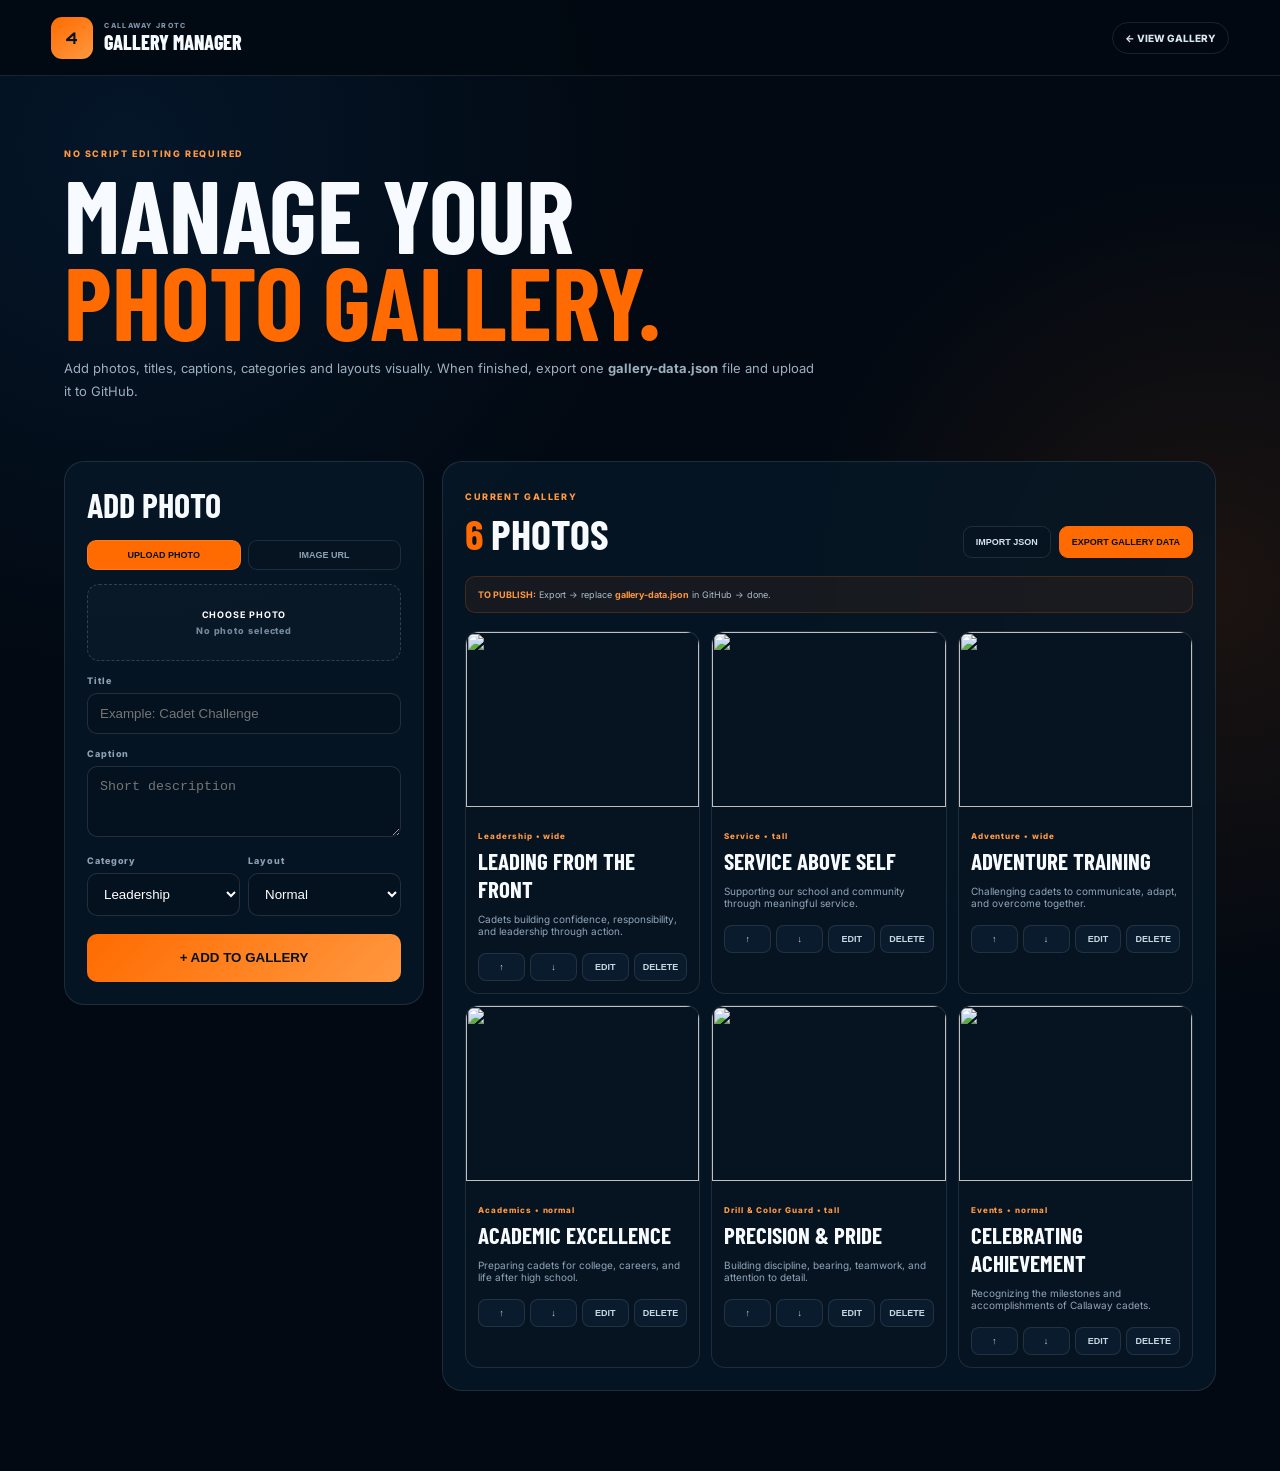
==== admin.html @ 76d107f7 "Add files via upload" ====
<!DOCTYPE html><html><head><meta charset="UTF-8"><meta name="viewport" content="width=device-width,initial-scale=1"><title>Callaway JROTC | Manage Photos</title><link href="https://fonts.googleapis.com/css2?family=Barlow+Condensed:wght@700;800;900&family=Inter:wght@400;600;700;800&family=Orbitron:wght@700;800&display=swap" rel="stylesheet"><link rel="stylesheet" href="admin.css"></head><body><header><div class="brand"><b>4</b><span><small>CALLAWAY JROTC</small>GALLERY MANAGER</span></div><a href="index.html">← VIEW GALLERY</a></header><main><section class="intro"><small>NO SCRIPT EDITING REQUIRED</small><h1>MANAGE YOUR<em>PHOTO GALLERY.</em></h1><p>Add photos, titles, captions, categories and layouts visually. When finished, export one <b>gallery-data.json</b> file and upload it to GitHub.</p></section><section class="workspace"><aside><h2>ADD PHOTO</h2><div class="tabs"><button class="tab active" data-tab="local">UPLOAD PHOTO</button><button class="tab" data-tab="url">IMAGE URL</button></div><div id="localTab"><label class="upload"><input type="file" id="fileInput" accept="image/*"><b>CHOOSE PHOTO</b><span id="filename">No photo selected</span></label></div><div id="urlTab" hidden><label>Image URL</label><input id="urlInput" placeholder="https://..."></div><label>Title</label><input id="titleInput" placeholder="Example: Cadet Challenge"><label>Caption</label><textarea id="captionInput" rows="3" placeholder="Short description"></textarea><div class="two"><div><label>Category</label><select id="categoryInput"><option value="leadership">Leadership</option><option value="service">Service</option><option value="drill">Drill & Color Guard</option><option value="adventure">Adventure</option><option value="academics">Academics</option><option value="events">Events</option></select></div><div><label>Layout</label><select id="layoutInput"><option value="normal">Normal</option><option value="wide">Wide</option><option value="tall">Tall</option></select></div></div><button id="addBtn" class="add">+ ADD TO GALLERY</button></aside><section class="manager"><div class="manager-head"><div><small>CURRENT GALLERY</small><h2><span id="count">0</span> PHOTOS</h2></div><div><button id="importBtn">IMPORT JSON</button><input id="importInput" type="file" accept=".json" hidden><button id="exportBtn" class="export">EXPORT GALLERY DATA</button></div></div><div class="help"><b>TO PUBLISH:</b> Export → replace <b>gallery-data.json</b> in GitHub → done.</div><div id="cards" class="cards"></div></section></section></main><div id="toast" class="toast"></div><script src="admin.js"></script></body></html>
---- admin.css ----
:root{--o:#ff6b00;--o2:#ff9840;--bg:#020912;--line:rgba(255,255,255,.1);--muted:#91a4b7}*{box-sizing:border-box}body{margin:0;background:radial-gradient(circle at 10% 10%,#1775d11f,transparent 30%),radial-gradient(circle at 95% 40%,#ff6b001a,transparent 28%),#020912;color:#f7fbff;font-family:Inter,Arial}header{height:76px;padding:0 4vw;display:flex;align-items:center;justify-content:space-between;border-bottom:1px solid var(--line);background:#020912e8;position:sticky;top:0;z-index:10}.brand{display:flex;align-items:center;gap:11px}.brand>b{width:42px;height:42px;border-radius:11px;display:grid;place-items:center;background:linear-gradient(145deg,var(--o),var(--o2));font-family:Orbitron;color:#07131f}.brand span{font-family:Barlow Condensed;font-size:20px;font-weight:800}.brand small{display:block;font-family:Inter;font-size:7px;letter-spacing:.2em;color:#7d92a7}header a{color:#d8e4ee;text-decoration:none;font-size:10px;font-weight:800;padding:9px 12px;border:1px solid var(--line);border-radius:999px}.intro{max-width:1500px;margin:auto;padding:65px 5vw 30px}.intro>small,.manager-head small{color:var(--o2);font-size:9px;font-weight:800;letter-spacing:.18em}.intro h1{font-family:Barlow Condensed;font-size:clamp(62px,8vw,104px);line-height:.85;margin:9px 0;text-transform:uppercase}.intro h1 em{display:block;font-style:normal;color:var(--o)}.intro p{max-width:760px;color:#9dafbf;font-size:13px;line-height:1.75}.workspace{max-width:1500px;margin:auto;padding:15px 5vw 80px;display:grid;grid-template-columns:360px 1fr;gap:18px}aside,.manager{background:#071827cc;border:1px solid var(--line);border-radius:20px;padding:22px}aside{height:max-content;position:sticky;top:95px}h2{font-family:Barlow Condensed;font-size:34px;margin:0 0 15px;text-transform:uppercase}label{display:block;font-size:9px;font-weight:800;letter-spacing:.1em;color:#8ea1b4;margin:14px 0 7px}input,textarea,select{width:100%;padding:12px;border-radius:10px;border:1px solid #ffffff1f;background:#04111e;color:#fff;outline:none}input:focus,textarea:focus,select:focus{border-color:var(--o)}.tabs{display:flex;gap:7px}.tab{flex:1;padding:9px;border-radius:9px;border:1px solid var(--line);background:#061422;color:#8ea2b5;font-size:9px;font-weight:800}.tab.active{background:var(--o);color:#07111e}.upload{padding:24px;text-align:center;border:1px dashed #ffffff2b;border-radius:12px;background:#ffffff05;cursor:pointer}.upload input{display:none}.upload b{display:block;color:white}.upload span{display:block;color:#75899d;font-size:9px;margin-top:5px}.two{display:grid;grid-template-columns:1fr 1fr;gap:8px}.add{width:100%;height:48px;margin-top:18px;border:0;border-radius:10px;background:linear-gradient(135deg,var(--o),var(--o2));font-weight:900;color:#07111e;cursor:pointer}.manager-head{display:flex;align-items:end;justify-content:space-between;gap:20px}.manager-head h2{font-size:42px;margin:4px 0 0}.manager-head h2 span{color:var(--o)}.manager-head>div:last-child{display:flex;gap:8px}.manager-head button{padding:10px 12px;border-radius:9px;border:1px solid var(--line);background:#061422;color:#d6e2ed;font-size:9px;font-weight:900}.manager-head .export{background:var(--o);color:#07111e;border-color:var(--o)}.help{margin:18px 0;padding:12px;border:1px solid #ff6b0030;background:#ff6b0012;border-radius:10px;color:#aebdcc;font-size:9px}.help>b{color:var(--o2)}.cards{display:grid;grid-template-columns:repeat(3,1fr);gap:11px}.photo{overflow:hidden;border:1px solid var(--line);border-radius:14px;background:#061422}.photo img{width:100%;height:175px;object-fit:cover}.photo div{padding:12px}.photo small{color:var(--o2);font-size:8px;font-weight:800;letter-spacing:.12em}.photo h3{font-family:Barlow Condensed;font-size:23px;margin:4px 0;text-transform:uppercase}.photo p{font-size:10px;color:#91a5b7;height:30px;overflow:hidden}.buttons{display:flex;gap:5px}.buttons button{flex:1;padding:8px;border-radius:8px;border:1px solid var(--line);background:#091b2c;color:#c8d7e4;font-size:9px;font-weight:800}.empty{grid-column:1/-1;text-align:center;padding:55px;border:1px dashed var(--line);border-radius:14px;color:#73889c}.toast{position:fixed;right:20px;bottom:20px;padding:12px 16px;background:#0b2136;border:1px solid var(--line);border-radius:10px;opacity:0;transform:translateY(12px);transition:.2s}.toast.show{opacity:1;transform:none}@media(max-width:1000px){.workspace{grid-template-columns:1fr}aside{position:static}.cards{grid-template-columns:repeat(2,1fr)}}@media(max-width:650px){.intro{padding:45px 16px 20px}.workspace{padding:10px 15px 60px}.manager-head{align-items:start;flex-direction:column}.manager-head>div:last-child{width:100%}.manager-head button{flex:1}.cards{grid-template-columns:1fr}.two{grid-template-columns:1fr}}
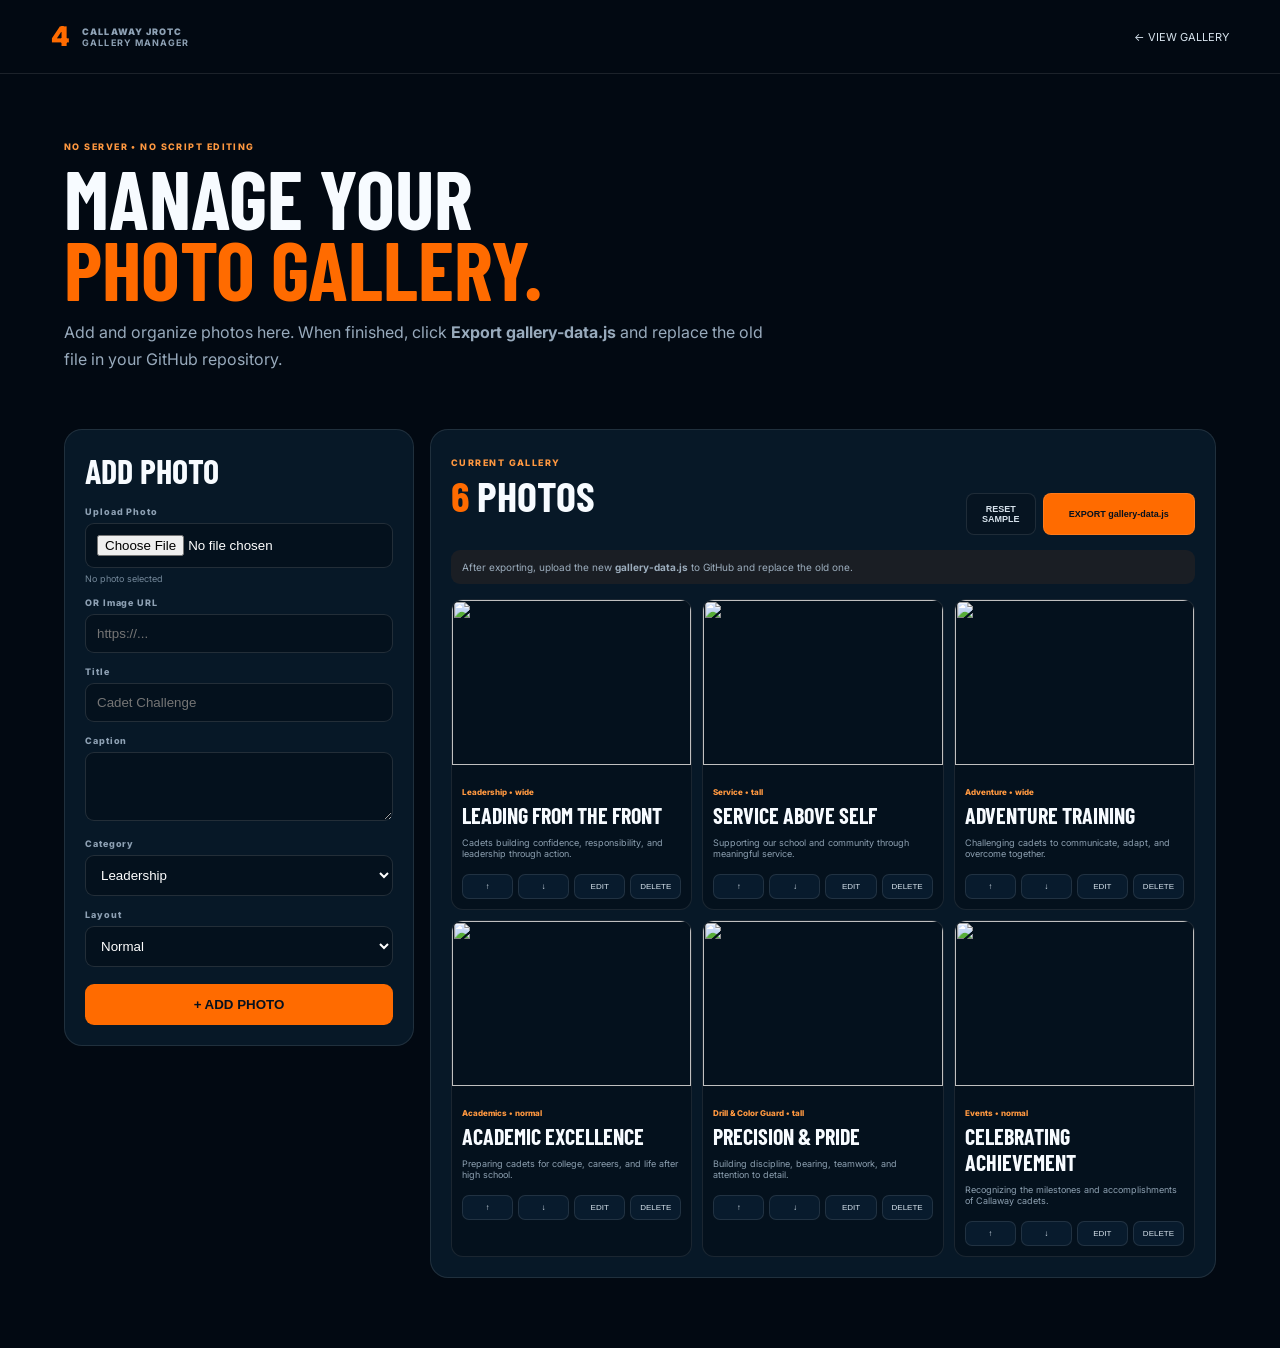
==== commit 71979900: "Add files via upload" ====
--- a/admin.html
+++ b/admin.html
@@ -1 +1,15 @@
-<!DOCTYPE html><html><head><meta charset="UTF-8"><meta name="viewport" content="width=device-width,initial-scale=1"><title>Callaway JROTC | Manage Photos</title><link href="https://fonts.googleapis.com/css2?family=Barlow+Condensed:wght@700;800;900&family=Inter:wght@400;600;700;800&family=Orbitron:wght@700;800&display=swap" rel="stylesheet"><link rel="stylesheet" href="admin.css"></head><body><header><div class="brand"><b>4</b><span><small>CALLAWAY JROTC</small>GALLERY MANAGER</span></div><a href="index.html">← VIEW GALLERY</a></header><main><section class="intro"><small>NO SCRIPT EDITING REQUIRED</small><h1>MANAGE YOUR<em>PHOTO GALLERY.</em></h1><p>Add photos, titles, captions, categories and layouts visually. When finished, export one <b>gallery-data.json</b> file and upload it to GitHub.</p></section><section class="workspace"><aside><h2>ADD PHOTO</h2><div class="tabs"><button class="tab active" data-tab="local">UPLOAD PHOTO</button><button class="tab" data-tab="url">IMAGE URL</button></div><div id="localTab"><label class="upload"><input type="file" id="fileInput" accept="image/*"><b>CHOOSE PHOTO</b><span id="filename">No photo selected</span></label></div><div id="urlTab" hidden><label>Image URL</label><input id="urlInput" placeholder="https://..."></div><label>Title</label><input id="titleInput" placeholder="Example: Cadet Challenge"><label>Caption</label><textarea id="captionInput" rows="3" placeholder="Short description"></textarea><div class="two"><div><label>Category</label><select id="categoryInput"><option value="leadership">Leadership</option><option value="service">Service</option><option value="drill">Drill & Color Guard</option><option value="adventure">Adventure</option><option value="academics">Academics</option><option value="events">Events</option></select></div><div><label>Layout</label><select id="layoutInput"><option value="normal">Normal</option><option value="wide">Wide</option><option value="tall">Tall</option></select></div></div><button id="addBtn" class="add">+ ADD TO GALLERY</button></aside><section class="manager"><div class="manager-head"><div><small>CURRENT GALLERY</small><h2><span id="count">0</span> PHOTOS</h2></div><div><button id="importBtn">IMPORT JSON</button><input id="importInput" type="file" accept=".json" hidden><button id="exportBtn" class="export">EXPORT GALLERY DATA</button></div></div><div class="help"><b>TO PUBLISH:</b> Export → replace <b>gallery-data.json</b> in GitHub → done.</div><div id="cards" class="cards"></div></section></section></main><div id="toast" class="toast"></div><script src="admin.js"></script></body></html>
+<!DOCTYPE html><html lang="en"><head><meta charset="UTF-8"><meta name="viewport" content="width=device-width,initial-scale=1"><title>Callaway JROTC Gallery Manager</title><link href="https://fonts.googleapis.com/css2?family=Barlow+Condensed:wght@700;800;900&family=Inter:wght@400;600;700;800&display=swap" rel="stylesheet"><link rel="stylesheet" href="admin.css"></head>
+<body><header><div class="brand">4 <span>CALLAWAY JROTC<br><b>GALLERY MANAGER</b></span></div><a href="index.html">← VIEW GALLERY</a></header>
+<main><section class="intro"><span>NO SERVER • NO SCRIPT EDITING</span><h1>Manage Your<br><em>Photo Gallery.</em></h1><p>Add and organize photos here. When finished, click <b>Export gallery-data.js</b> and replace the old file in your GitHub repository.</p></section>
+<section class="workspace"><aside>
+<h2>Add Photo</h2><label>Upload Photo</label><input type="file" id="fileInput" accept="image/*"><div id="fileName" class="small">No photo selected</div>
+<label>OR Image URL</label><input id="urlInput" placeholder="https://...">
+<label>Title</label><input id="titleInput" placeholder="Cadet Challenge">
+<label>Caption</label><textarea id="captionInput" rows="3"></textarea>
+<label>Category</label><select id="categoryInput"><option value="leadership">Leadership</option><option value="service">Service</option><option value="drill">Drill & Color Guard</option><option value="adventure">Adventure</option><option value="academics">Academics</option><option value="events">Events</option></select>
+<label>Layout</label><select id="layoutInput"><option value="normal">Normal</option><option value="wide">Wide</option><option value="tall">Tall</option></select>
+<button id="addBtn" class="add">+ ADD PHOTO</button>
+</aside>
+<section class="manager"><div class="manager-head"><div><span>CURRENT GALLERY</span><h2><b id="count">0</b> Photos</h2></div><div class="actions"><button id="resetBtn">RESET SAMPLE</button><button id="exportBtn" class="export">EXPORT gallery-data.js</button></div></div><div class="help">After exporting, upload the new <b>gallery-data.js</b> to GitHub and replace the old one.</div><div id="cards" class="cards"></div></section>
+</section></main><div id="toast" class="toast"></div>
+<script src="gallery-data.js"></script><script src="admin.js"></script></body></html>
--- a/admin.css
+++ b/admin.css
@@ -1 +1 @@
-:root{--o:#ff6b00;--o2:#ff9840;--bg:#020912;--line:rgba(255,255,255,.1);--muted:#91a4b7}*{box-sizing:border-box}body{margin:0;background:radial-gradient(circle at 10% 10%,#1775d11f,transparent 30%),radial-gradient(circle at 95% 40%,#ff6b001a,transparent 28%),#020912;color:#f7fbff;font-family:Inter,Arial}header{height:76px;padding:0 4vw;display:flex;align-items:center;justify-content:space-between;border-bottom:1px solid var(--line);background:#020912e8;position:sticky;top:0;z-index:10}.brand{display:flex;align-items:center;gap:11px}.brand>b{width:42px;height:42px;border-radius:11px;display:grid;place-items:center;background:linear-gradient(145deg,var(--o),var(--o2));font-family:Orbitron;color:#07131f}.brand span{font-family:Barlow Condensed;font-size:20px;font-weight:800}.brand small{display:block;font-family:Inter;font-size:7px;letter-spacing:.2em;color:#7d92a7}header a{color:#d8e4ee;text-decoration:none;font-size:10px;font-weight:800;padding:9px 12px;border:1px solid var(--line);border-radius:999px}.intro{max-width:1500px;margin:auto;padding:65px 5vw 30px}.intro>small,.manager-head small{color:var(--o2);font-size:9px;font-weight:800;letter-spacing:.18em}.intro h1{font-family:Barlow Condensed;font-size:clamp(62px,8vw,104px);line-height:.85;margin:9px 0;text-transform:uppercase}.intro h1 em{display:block;font-style:normal;color:var(--o)}.intro p{max-width:760px;color:#9dafbf;font-size:13px;line-height:1.75}.workspace{max-width:1500px;margin:auto;padding:15px 5vw 80px;display:grid;grid-template-columns:360px 1fr;gap:18px}aside,.manager{background:#071827cc;border:1px solid var(--line);border-radius:20px;padding:22px}aside{height:max-content;position:sticky;top:95px}h2{font-family:Barlow Condensed;font-size:34px;margin:0 0 15px;text-transform:uppercase}label{display:block;font-size:9px;font-weight:800;letter-spacing:.1em;color:#8ea1b4;margin:14px 0 7px}input,textarea,select{width:100%;padding:12px;border-radius:10px;border:1px solid #ffffff1f;background:#04111e;color:#fff;outline:none}input:focus,textarea:focus,select:focus{border-color:var(--o)}.tabs{display:flex;gap:7px}.tab{flex:1;padding:9px;border-radius:9px;border:1px solid var(--line);background:#061422;color:#8ea2b5;font-size:9px;font-weight:800}.tab.active{background:var(--o);color:#07111e}.upload{padding:24px;text-align:center;border:1px dashed #ffffff2b;border-radius:12px;background:#ffffff05;cursor:pointer}.upload input{display:none}.upload b{display:block;color:white}.upload span{display:block;color:#75899d;font-size:9px;margin-top:5px}.two{display:grid;grid-template-columns:1fr 1fr;gap:8px}.add{width:100%;height:48px;margin-top:18px;border:0;border-radius:10px;background:linear-gradient(135deg,var(--o),var(--o2));font-weight:900;color:#07111e;cursor:pointer}.manager-head{display:flex;align-items:end;justify-content:space-between;gap:20px}.manager-head h2{font-size:42px;margin:4px 0 0}.manager-head h2 span{color:var(--o)}.manager-head>div:last-child{display:flex;gap:8px}.manager-head button{padding:10px 12px;border-radius:9px;border:1px solid var(--line);background:#061422;color:#d6e2ed;font-size:9px;font-weight:900}.manager-head .export{background:var(--o);color:#07111e;border-color:var(--o)}.help{margin:18px 0;padding:12px;border:1px solid #ff6b0030;background:#ff6b0012;border-radius:10px;color:#aebdcc;font-size:9px}.help>b{color:var(--o2)}.cards{display:grid;grid-template-columns:repeat(3,1fr);gap:11px}.photo{overflow:hidden;border:1px solid var(--line);border-radius:14px;background:#061422}.photo img{width:100%;height:175px;object-fit:cover}.photo div{padding:12px}.photo small{color:var(--o2);font-size:8px;font-weight:800;letter-spacing:.12em}.photo h3{font-family:Barlow Condensed;font-size:23px;margin:4px 0;text-transform:uppercase}.photo p{font-size:10px;color:#91a5b7;height:30px;overflow:hidden}.buttons{display:flex;gap:5px}.buttons button{flex:1;padding:8px;border-radius:8px;border:1px solid var(--line);background:#091b2c;color:#c8d7e4;font-size:9px;font-weight:800}.empty{grid-column:1/-1;text-align:center;padding:55px;border:1px dashed var(--line);border-radius:14px;color:#73889c}.toast{position:fixed;right:20px;bottom:20px;padding:12px 16px;background:#0b2136;border:1px solid var(--line);border-radius:10px;opacity:0;transform:translateY(12px);transition:.2s}.toast.show{opacity:1;transform:none}@media(max-width:1000px){.workspace{grid-template-columns:1fr}aside{position:static}.cards{grid-template-columns:repeat(2,1fr)}}@media(max-width:650px){.intro{padding:45px 16px 20px}.workspace{padding:10px 15px 60px}.manager-head{align-items:start;flex-direction:column}.manager-head>div:last-child{width:100%}.manager-head button{flex:1}.cards{grid-template-columns:1fr}.two{grid-template-columns:1fr}}
+*{box-sizing:border-box}body{margin:0;background:#020912;color:#f7fbff;font-family:Inter,Arial,sans-serif}header{height:74px;padding:0 4vw;display:flex;align-items:center;justify-content:space-between;border-bottom:1px solid rgba(255,255,255,.1)}header a{color:#d7e3ed;text-decoration:none;font-size:11px}.brand{font-size:27px;font-weight:900;color:#ff6b00;display:flex;gap:12px;align-items:center}.brand span{font-size:9px;letter-spacing:.12em;color:#8da0b3}.intro{padding:60px 5vw 30px;max-width:1450px;margin:auto}.intro>span,.manager-head span{color:#ff9840;font-size:9px;font-weight:800;letter-spacing:.16em}.intro h1{font-family:Barlow Condensed;font-size:82px;line-height:.86;text-transform:uppercase;margin:8px 0}.intro h1 em{font-style:normal;color:#ff6b00}.intro p{max-width:720px;color:#98aabc;line-height:1.7}.workspace{max-width:1450px;margin:auto;padding:10px 5vw 70px;display:grid;grid-template-columns:350px 1fr;gap:16px}aside,.manager{border:1px solid rgba(255,255,255,.1);border-radius:18px;background:#071827;padding:20px}aside{height:max-content}h2{font-family:Barlow Condensed;font-size:34px;text-transform:uppercase;margin:0 0 15px}label{display:block;font-size:9px;font-weight:800;letter-spacing:.1em;color:#8ea1b4;margin:13px 0 6px}input,textarea,select{width:100%;padding:11px;border:1px solid rgba(255,255,255,.12);border-radius:9px;background:#04111d;color:#fff}.small{font-size:9px;color:#74889a;margin-top:5px}.add,.export{width:100%;margin-top:17px;padding:13px;border:0;border-radius:9px;background:#ff6b00;color:#06111e;font-weight:900;cursor:pointer}.manager-head{display:flex;justify-content:space-between;align-items:end;gap:18px}.manager-head h2{font-size:42px}.manager-head h2 b{color:#ff6b00}.actions{display:flex;gap:7px}.actions button{padding:10px 12px;border-radius:8px;border:1px solid rgba(255,255,255,.1);background:#061421;color:#d6e2ec;font-size:9px;font-weight:800}.actions .export{margin:0;background:#ff6b00;color:#06111e}.help{margin:15px 0;padding:11px;border-radius:9px;background:rgba(255,107,0,.08);color:#9cadbd;font-size:10px}.cards{display:grid;grid-template-columns:repeat(3,1fr);gap:10px}.card{background:#04111d;border:1px solid rgba(255,255,255,.09);border-radius:12px;overflow:hidden}.card img{width:100%;height:165px;object-fit:cover}.body{padding:10px}.body span{font-size:8px;color:#ff9840;font-weight:800}.body h3{font-family:Barlow Condensed;font-size:22px;text-transform:uppercase;margin:3px 0}.body p{font-size:9px;color:#8da0b1;height:28px;overflow:hidden}.buttons{display:flex;gap:5px}.buttons button{flex:1;padding:7px;border:1px solid rgba(255,255,255,.1);border-radius:7px;background:#081b2d;color:#d6e2ec;font-size:8px}.toast{position:fixed;right:20px;bottom:20px;background:#0a2034;padding:12px 15px;border-radius:9px;opacity:0;transition:.2s}.toast.show{opacity:1}@media(max-width:950px){.workspace{grid-template-columns:1fr}.cards{grid-template-columns:repeat(2,1fr)}}@media(max-width:600px){.intro h1{font-size:60px}.workspace{padding:10px 15px}.cards{grid-template-columns:1fr}.manager-head{flex-direction:column;align-items:start}.actions{width:100%}.actions button{flex:1}}
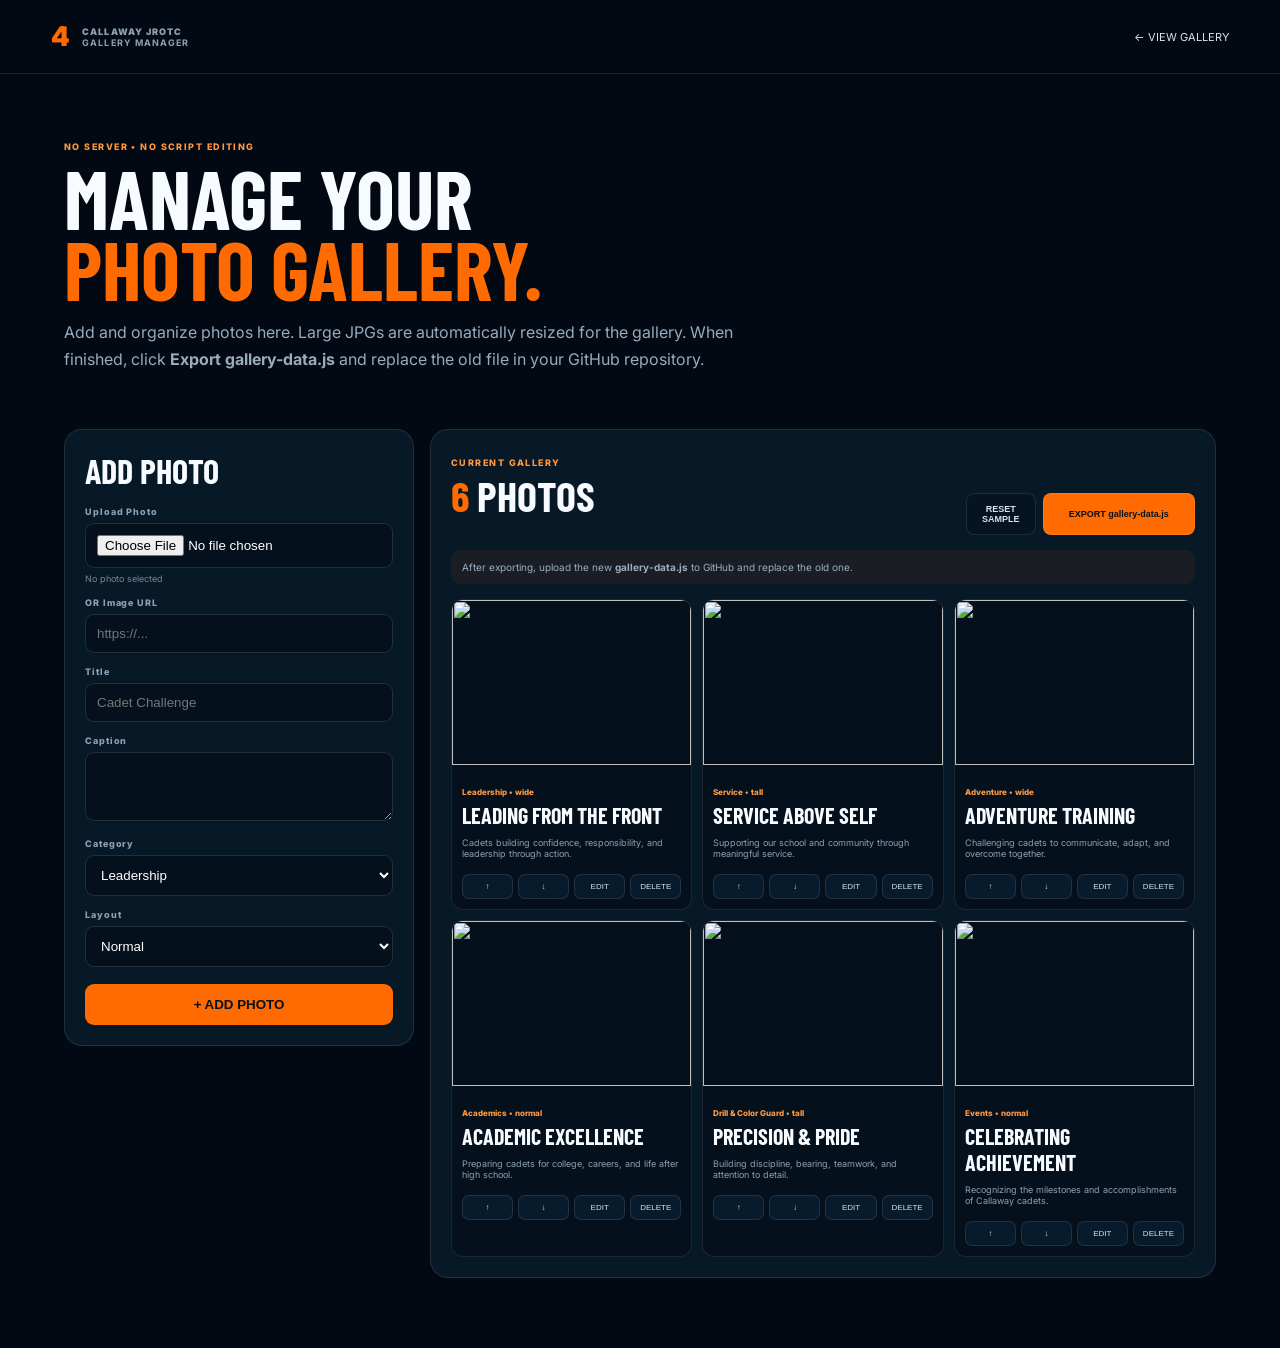
==== commit 47de2c1d: "Add files via upload" ====
--- a/admin.html
+++ b/admin.html
@@ -1,8 +1,8 @@
 <!DOCTYPE html><html lang="en"><head><meta charset="UTF-8"><meta name="viewport" content="width=device-width,initial-scale=1"><title>Callaway JROTC Gallery Manager</title><link href="https://fonts.googleapis.com/css2?family=Barlow+Condensed:wght@700;800;900&family=Inter:wght@400;600;700;800&display=swap" rel="stylesheet"><link rel="stylesheet" href="admin.css"></head>
 <body><header><div class="brand">4 <span>CALLAWAY JROTC<br><b>GALLERY MANAGER</b></span></div><a href="index.html">← VIEW GALLERY</a></header>
-<main><section class="intro"><span>NO SERVER • NO SCRIPT EDITING</span><h1>Manage Your<br><em>Photo Gallery.</em></h1><p>Add and organize photos here. When finished, click <b>Export gallery-data.js</b> and replace the old file in your GitHub repository.</p></section>
+<main><section class="intro"><span>NO SERVER • NO SCRIPT EDITING</span><h1>Manage Your<br><em>Photo Gallery.</em></h1><p>Add and organize photos here. Large JPGs are automatically resized for the gallery. When finished, click <b>Export gallery-data.js</b> and replace the old file in your GitHub repository.</p></section>
 <section class="workspace"><aside>
-<h2>Add Photo</h2><label>Upload Photo</label><input type="file" id="fileInput" accept="image/*"><div id="fileName" class="small">No photo selected</div>
+<h2>Add Photo</h2><label>Upload Photo</label><input type="file" id="fileInput" accept="image/*"><div id="fileName" class="small">No photo selected</div><img id="photoPreview" hidden style="width:100%;max-height:180px;object-fit:cover;border-radius:10px;margin-top:9px;border:1px solid rgba(255,255,255,.10)">
 <label>OR Image URL</label><input id="urlInput" placeholder="https://...">
 <label>Title</label><input id="titleInput" placeholder="Cadet Challenge">
 <label>Caption</label><textarea id="captionInput" rows="3"></textarea>
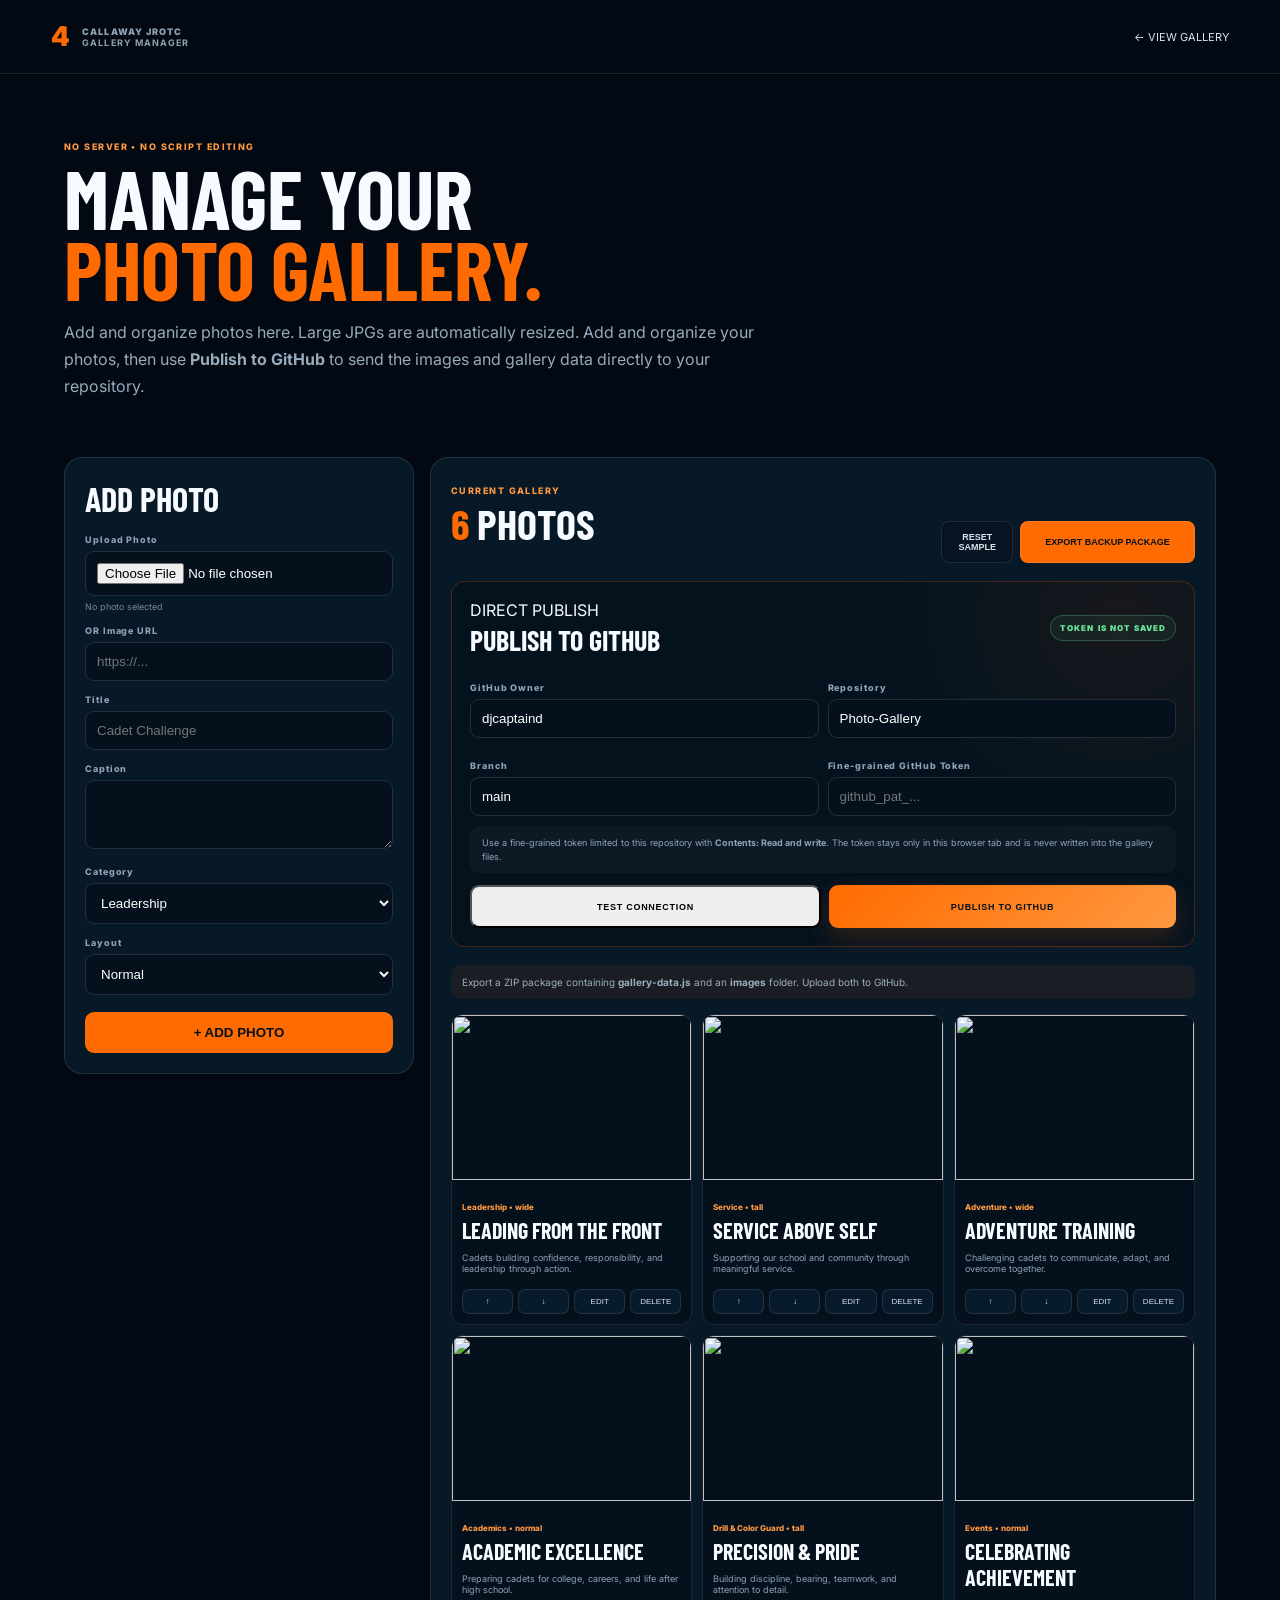
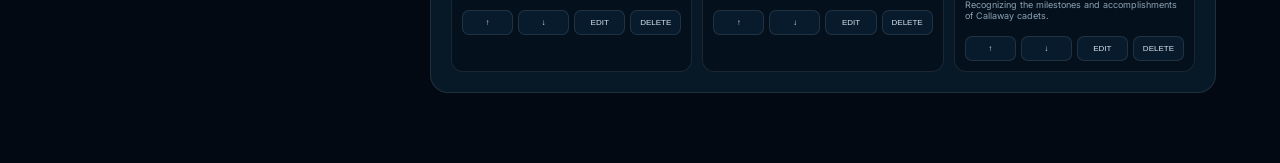
==== commit 612d5dd9: "Add files via upload" ====
--- a/admin.html
+++ b/admin.html
@@ -1,6 +1,6 @@
 <!DOCTYPE html><html lang="en"><head><meta charset="UTF-8"><meta name="viewport" content="width=device-width,initial-scale=1"><title>Callaway JROTC Gallery Manager</title><link href="https://fonts.googleapis.com/css2?family=Barlow+Condensed:wght@700;800;900&family=Inter:wght@400;600;700;800&display=swap" rel="stylesheet"><link rel="stylesheet" href="admin.css"></head>
 <body><header><div class="brand">4 <span>CALLAWAY JROTC<br><b>GALLERY MANAGER</b></span></div><a href="index.html">← VIEW GALLERY</a></header>
-<main><section class="intro"><span>NO SERVER • NO SCRIPT EDITING</span><h1>Manage Your<br><em>Photo Gallery.</em></h1><p>Add and organize photos here. Large JPGs are automatically resized for the gallery. When finished, click <b>Export gallery-data.js</b> and replace the old file in your GitHub repository.</p></section>
+<main><section class="intro"><span>NO SERVER • NO SCRIPT EDITING</span><h1>Manage Your<br><em>Photo Gallery.</em></h1><p>Add and organize photos here. Large JPGs are automatically resized. Add and organize your photos, then use <b>Publish to GitHub</b> to send the images and gallery data directly to your repository.</p></section>
 <section class="workspace"><aside>
 <h2>Add Photo</h2><label>Upload Photo</label><input type="file" id="fileInput" accept="image/*"><div id="fileName" class="small">No photo selected</div><img id="photoPreview" hidden style="width:100%;max-height:180px;object-fit:cover;border-radius:10px;margin-top:9px;border:1px solid rgba(255,255,255,.10)">
 <label>OR Image URL</label><input id="urlInput" placeholder="https://...">
@@ -10,6 +10,51 @@
 <label>Layout</label><select id="layoutInput"><option value="normal">Normal</option><option value="wide">Wide</option><option value="tall">Tall</option></select>
 <button id="addBtn" class="add">+ ADD PHOTO</button>
 </aside>
-<section class="manager"><div class="manager-head"><div><span>CURRENT GALLERY</span><h2><b id="count">0</b> Photos</h2></div><div class="actions"><button id="resetBtn">RESET SAMPLE</button><button id="exportBtn" class="export">EXPORT gallery-data.js</button></div></div><div class="help">After exporting, upload the new <b>gallery-data.js</b> to GitHub and replace the old one.</div><div id="cards" class="cards"></div></section>
+<section class="manager"><div class="manager-head"><div><span>CURRENT GALLERY</span><h2><b id="count">0</b> Photos</h2></div><div class="actions"><button id="resetBtn">RESET SAMPLE</button><button id="exportBtn" class="export">EXPORT BACKUP PACKAGE</button></div></div>
+<div class="github-publish">
+  <div class="publish-head">
+    <div>
+      <span class="eyebrow">DIRECT PUBLISH</span>
+      <h3>Publish To GitHub</h3>
+    </div>
+    <div class="secure-note">TOKEN IS NOT SAVED</div>
+  </div>
+
+  <div class="publish-grid">
+    <div>
+      <label>GitHub Owner</label>
+      <input id="ghOwner" value="djcaptaind" autocomplete="off">
+    </div>
+    <div>
+      <label>Repository</label>
+      <input id="ghRepo" value="Photo-Gallery" autocomplete="off">
+    </div>
+    <div>
+      <label>Branch</label>
+      <input id="ghBranch" value="main" autocomplete="off">
+    </div>
+    <div>
+      <label>Fine-grained GitHub Token</label>
+      <input id="ghToken" type="password" placeholder="github_pat_..." autocomplete="new-password">
+    </div>
+  </div>
+
+  <div class="publish-explain">
+    Use a fine-grained token limited to this repository with <b>Contents: Read and write</b>. 
+    The token stays only in this browser tab and is never written into the gallery files.
+  </div>
+
+  <div class="publish-actions">
+    <button id="testGitHubBtn" class="secondary">TEST CONNECTION</button>
+    <button id="publishGitHubBtn" class="publish-btn">PUBLISH TO GITHUB</button>
+  </div>
+
+  <div id="publishProgress" class="publish-progress" hidden>
+    <div class="progress-top"><span id="progressText">Preparing…</span><b id="progressPct">0%</b></div>
+    <div class="progress-track"><div id="progressBar"></div></div>
+  </div>
+</div>
+
+<div class="help">Export a ZIP package containing <b>gallery-data.js</b> and an <b>images</b> folder. Upload both to GitHub.</div><div id="cards" class="cards"></div></section>
 </section></main><div id="toast" class="toast"></div>
-<script src="gallery-data.js"></script><script src="admin.js"></script></body></html>+<script src="gallery-data.js"></script><script src="zip-writer.js"></script><script src="admin.js"></script></body></html>
--- a/admin.css
+++ b/admin.css
@@ -1 +1,24 @@
-*{box-sizing:border-box}body{margin:0;background:#020912;color:#f7fbff;font-family:Inter,Arial,sans-serif}header{height:74px;padding:0 4vw;display:flex;align-items:center;justify-content:space-between;border-bottom:1px solid rgba(255,255,255,.1)}header a{color:#d7e3ed;text-decoration:none;font-size:11px}.brand{font-size:27px;font-weight:900;color:#ff6b00;display:flex;gap:12px;align-items:center}.brand span{font-size:9px;letter-spacing:.12em;color:#8da0b3}.intro{padding:60px 5vw 30px;max-width:1450px;margin:auto}.intro>span,.manager-head span{color:#ff9840;font-size:9px;font-weight:800;letter-spacing:.16em}.intro h1{font-family:Barlow Condensed;font-size:82px;line-height:.86;text-transform:uppercase;margin:8px 0}.intro h1 em{font-style:normal;color:#ff6b00}.intro p{max-width:720px;color:#98aabc;line-height:1.7}.workspace{max-width:1450px;margin:auto;padding:10px 5vw 70px;display:grid;grid-template-columns:350px 1fr;gap:16px}aside,.manager{border:1px solid rgba(255,255,255,.1);border-radius:18px;background:#071827;padding:20px}aside{height:max-content}h2{font-family:Barlow Condensed;font-size:34px;text-transform:uppercase;margin:0 0 15px}label{display:block;font-size:9px;font-weight:800;letter-spacing:.1em;color:#8ea1b4;margin:13px 0 6px}input,textarea,select{width:100%;padding:11px;border:1px solid rgba(255,255,255,.12);border-radius:9px;background:#04111d;color:#fff}.small{font-size:9px;color:#74889a;margin-top:5px}.add,.export{width:100%;margin-top:17px;padding:13px;border:0;border-radius:9px;background:#ff6b00;color:#06111e;font-weight:900;cursor:pointer}.manager-head{display:flex;justify-content:space-between;align-items:end;gap:18px}.manager-head h2{font-size:42px}.manager-head h2 b{color:#ff6b00}.actions{display:flex;gap:7px}.actions button{padding:10px 12px;border-radius:8px;border:1px solid rgba(255,255,255,.1);background:#061421;color:#d6e2ec;font-size:9px;font-weight:800}.actions .export{margin:0;background:#ff6b00;color:#06111e}.help{margin:15px 0;padding:11px;border-radius:9px;background:rgba(255,107,0,.08);color:#9cadbd;font-size:10px}.cards{display:grid;grid-template-columns:repeat(3,1fr);gap:10px}.card{background:#04111d;border:1px solid rgba(255,255,255,.09);border-radius:12px;overflow:hidden}.card img{width:100%;height:165px;object-fit:cover}.body{padding:10px}.body span{font-size:8px;color:#ff9840;font-weight:800}.body h3{font-family:Barlow Condensed;font-size:22px;text-transform:uppercase;margin:3px 0}.body p{font-size:9px;color:#8da0b1;height:28px;overflow:hidden}.buttons{display:flex;gap:5px}.buttons button{flex:1;padding:7px;border:1px solid rgba(255,255,255,.1);border-radius:7px;background:#081b2d;color:#d6e2ec;font-size:8px}.toast{position:fixed;right:20px;bottom:20px;background:#0a2034;padding:12px 15px;border-radius:9px;opacity:0;transition:.2s}.toast.show{opacity:1}@media(max-width:950px){.workspace{grid-template-columns:1fr}.cards{grid-template-columns:repeat(2,1fr)}}@media(max-width:600px){.intro h1{font-size:60px}.workspace{padding:10px 15px}.cards{grid-template-columns:1fr}.manager-head{flex-direction:column;align-items:start}.actions{width:100%}.actions button{flex:1}}+*{box-sizing:border-box}body{margin:0;background:#020912;color:#f7fbff;font-family:Inter,Arial,sans-serif}header{height:74px;padding:0 4vw;display:flex;align-items:center;justify-content:space-between;border-bottom:1px solid rgba(255,255,255,.1)}header a{color:#d7e3ed;text-decoration:none;font-size:11px}.brand{font-size:27px;font-weight:900;color:#ff6b00;display:flex;gap:12px;align-items:center}.brand span{font-size:9px;letter-spacing:.12em;color:#8da0b3}.intro{padding:60px 5vw 30px;max-width:1450px;margin:auto}.intro>span,.manager-head span{color:#ff9840;font-size:9px;font-weight:800;letter-spacing:.16em}.intro h1{font-family:Barlow Condensed;font-size:82px;line-height:.86;text-transform:uppercase;margin:8px 0}.intro h1 em{font-style:normal;color:#ff6b00}.intro p{max-width:720px;color:#98aabc;line-height:1.7}.workspace{max-width:1450px;margin:auto;padding:10px 5vw 70px;display:grid;grid-template-columns:350px 1fr;gap:16px}aside,.manager{border:1px solid rgba(255,255,255,.1);border-radius:18px;background:#071827;padding:20px}aside{height:max-content}h2{font-family:Barlow Condensed;font-size:34px;text-transform:uppercase;margin:0 0 15px}label{display:block;font-size:9px;font-weight:800;letter-spacing:.1em;color:#8ea1b4;margin:13px 0 6px}input,textarea,select{width:100%;padding:11px;border:1px solid rgba(255,255,255,.12);border-radius:9px;background:#04111d;color:#fff}.small{font-size:9px;color:#74889a;margin-top:5px}.add,.export{width:100%;margin-top:17px;padding:13px;border:0;border-radius:9px;background:#ff6b00;color:#06111e;font-weight:900;cursor:pointer}.manager-head{display:flex;justify-content:space-between;align-items:end;gap:18px}.manager-head h2{font-size:42px}.manager-head h2 b{color:#ff6b00}.actions{display:flex;gap:7px}.actions button{padding:10px 12px;border-radius:8px;border:1px solid rgba(255,255,255,.1);background:#061421;color:#d6e2ec;font-size:9px;font-weight:800}.actions .export{margin:0;background:#ff6b00;color:#06111e}.help{margin:15px 0;padding:11px;border-radius:9px;background:rgba(255,107,0,.08);color:#9cadbd;font-size:10px}.cards{display:grid;grid-template-columns:repeat(3,1fr);gap:10px}.card{background:#04111d;border:1px solid rgba(255,255,255,.09);border-radius:12px;overflow:hidden}.card img{width:100%;height:165px;object-fit:cover}.body{padding:10px}.body span{font-size:8px;color:#ff9840;font-weight:800}.body h3{font-family:Barlow Condensed;font-size:22px;text-transform:uppercase;margin:3px 0}.body p{font-size:9px;color:#8da0b1;height:28px;overflow:hidden}.buttons{display:flex;gap:5px}.buttons button{flex:1;padding:7px;border:1px solid rgba(255,255,255,.1);border-radius:7px;background:#081b2d;color:#d6e2ec;font-size:8px}.toast{position:fixed;right:20px;bottom:20px;background:#0a2034;padding:12px 15px;border-radius:9px;opacity:0;transition:.2s}.toast.show{opacity:1}@media(max-width:950px){.workspace{grid-template-columns:1fr}.cards{grid-template-columns:repeat(2,1fr)}}@media(max-width:600px){.intro h1{font-size:60px}.workspace{padding:10px 15px}.cards{grid-template-columns:1fr}.manager-head{flex-direction:column;align-items:start}.actions{width:100%}.actions button{flex:1}}
+.github-publish{
+  margin:18px 0;
+  padding:18px;
+  border:1px solid rgba(255,107,0,.24);
+  border-radius:14px;
+  background:
+    radial-gradient(circle at 90% 10%,rgba(255,107,0,.08),transparent 30%),
+    rgba(4,17,29,.78);
+}
+.publish-head{display:flex;justify-content:space-between;align-items:center;gap:15px;margin-bottom:12px}
+.publish-head h3{margin:3px 0 0;font-family:Barlow Condensed;font-size:28px;text-transform:uppercase}
+.secure-note{font-size:8px;font-weight:900;letter-spacing:.13em;color:#69e89c;border:1px solid rgba(105,232,156,.25);padding:7px 9px;border-radius:999px;background:rgba(105,232,156,.06)}
+.publish-grid{display:grid;grid-template-columns:1fr 1fr;gap:9px}
+.publish-explain{margin-top:10px;padding:10px 12px;border-radius:9px;background:rgba(255,255,255,.035);font-size:9px;line-height:1.55;color:#8fa4b7}
+.publish-actions{display:flex;gap:8px;margin-top:12px}
+.publish-actions button{flex:1;min-height:43px;border-radius:9px;font-size:9px;font-weight:900;letter-spacing:.08em;cursor:pointer}
+.publish-btn{border:0;background:linear-gradient(135deg,#ff6b00,#ff9840);color:#06111e;box-shadow:0 10px 26px rgba(255,107,0,.18)}
+.publish-btn:disabled,.secondary:disabled{opacity:.55;cursor:not-allowed}
+.publish-progress{margin-top:13px}
+.progress-top{display:flex;justify-content:space-between;font-size:9px;color:#9db0c2;margin-bottom:6px}
+.progress-track{height:8px;border-radius:999px;overflow:hidden;background:#020b13;border:1px solid rgba(255,255,255,.07)}
+#progressBar{height:100%;width:0;background:linear-gradient(90deg,#ff6b00,#ff9840);transition:width .25s ease}
+@media(max-width:650px){.publish-grid{grid-template-columns:1fr}.publish-actions{flex-direction:column}}
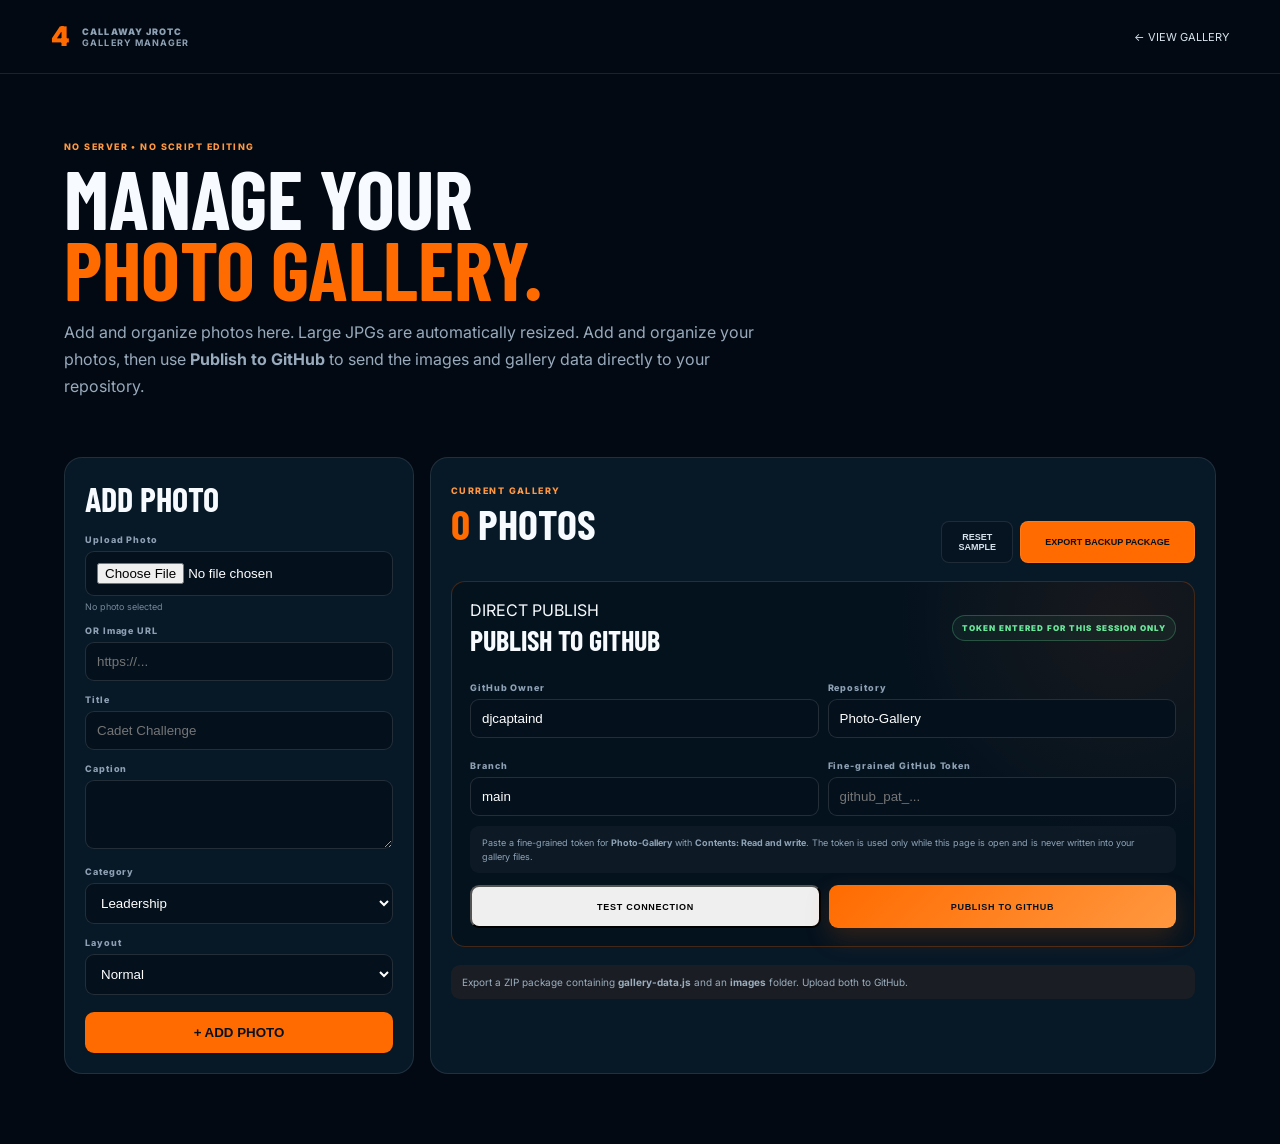
==== commit aff88c92: "Add files via upload" ====
--- a/admin.html
+++ b/admin.html
@@ -17,7 +17,7 @@
       <span class="eyebrow">DIRECT PUBLISH</span>
       <h3>Publish To GitHub</h3>
     </div>
-    <div class="secure-note">TOKEN IS NOT SAVED</div>
+    <div class="secure-note">TOKEN ENTERED FOR THIS SESSION ONLY</div>
   </div>
 
   <div class="publish-grid">
@@ -40,8 +40,7 @@
   </div>
 
   <div class="publish-explain">
-    Use a fine-grained token limited to this repository with <b>Contents: Read and write</b>. 
-    The token stays only in this browser tab and is never written into the gallery files.
+    Paste a fine-grained token for <b>Photo-Gallery</b> with <b>Contents: Read and write</b>. The token is used only while this page is open and is never written into your gallery files.
   </div>
 
   <div class="publish-actions">
@@ -53,6 +52,7 @@
     <div class="progress-top"><span id="progressText">Preparing…</span><b id="progressPct">0%</b></div>
     <div class="progress-track"><div id="progressBar"></div></div>
   </div>
+  <div id="githubStatus" class="github-status" hidden></div>
 </div>
 
 <div class="help">Export a ZIP package containing <b>gallery-data.js</b> and an <b>images</b> folder. Upload both to GitHub.</div><div id="cards" class="cards"></div></section>
--- a/admin.css
+++ b/admin.css
@@ -22,3 +22,23 @@
 .progress-track{height:8px;border-radius:999px;overflow:hidden;background:#020b13;border:1px solid rgba(255,255,255,.07)}
 #progressBar{height:100%;width:0;background:linear-gradient(90deg,#ff6b00,#ff9840);transition:width .25s ease}
 @media(max-width:650px){.publish-grid{grid-template-columns:1fr}.publish-actions{flex-direction:column}}
+
+.github-status{
+  margin-top:12px;
+  padding:12px 14px;
+  border-radius:10px;
+  font-size:10px;
+  line-height:1.55;
+  white-space:pre-wrap;
+  word-break:break-word;
+}
+.github-status.ok{
+  color:#b9ffd2;
+  background:rgba(77,224,132,.08);
+  border:1px solid rgba(77,224,132,.25);
+}
+.github-status.error{
+  color:#ffd4d8;
+  background:rgba(255,77,94,.08);
+  border:1px solid rgba(255,77,94,.28);
+}
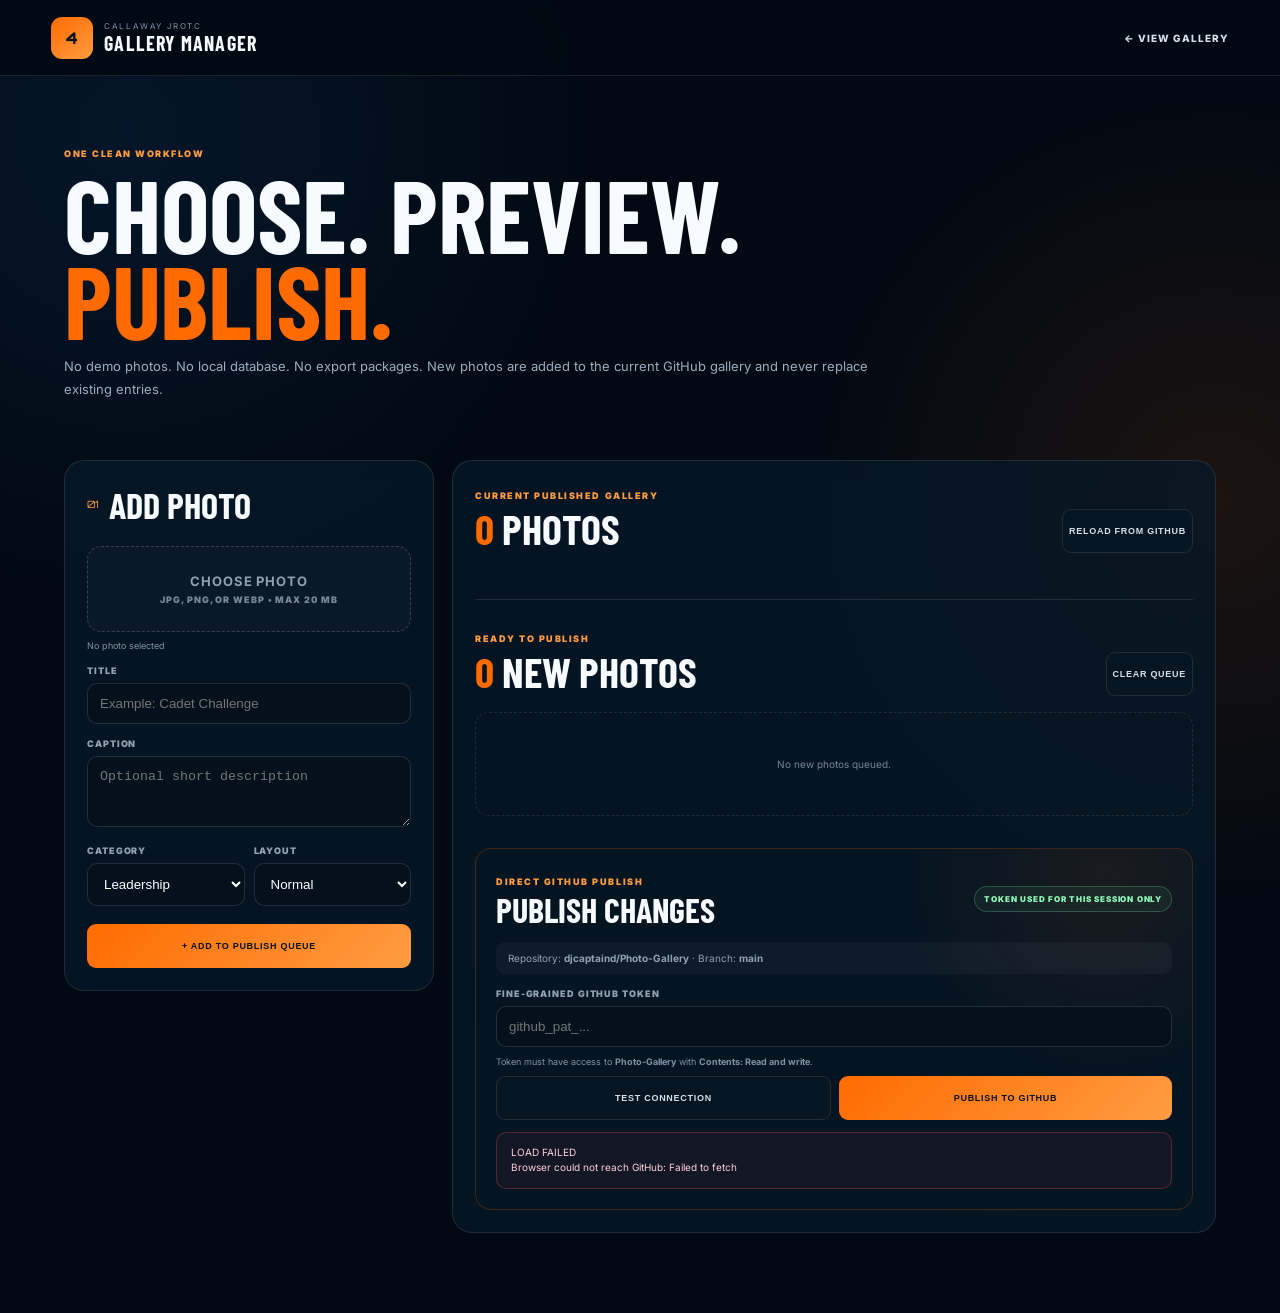
==== commit 73e4d485: "Add files via upload" ====
--- a/admin.html
+++ b/admin.html
@@ -1,60 +1,47 @@
-<!DOCTYPE html><html lang="en"><head><meta charset="UTF-8"><meta name="viewport" content="width=device-width,initial-scale=1"><title>Callaway JROTC Gallery Manager</title><link href="https://fonts.googleapis.com/css2?family=Barlow+Condensed:wght@700;800;900&family=Inter:wght@400;600;700;800&display=swap" rel="stylesheet"><link rel="stylesheet" href="admin.css"></head>
-<body><header><div class="brand">4 <span>CALLAWAY JROTC<br><b>GALLERY MANAGER</b></span></div><a href="index.html">← VIEW GALLERY</a></header>
-<main><section class="intro"><span>NO SERVER • NO SCRIPT EDITING</span><h1>Manage Your<br><em>Photo Gallery.</em></h1><p>Add and organize photos here. Large JPGs are automatically resized. Add and organize your photos, then use <b>Publish to GitHub</b> to send the images and gallery data directly to your repository.</p></section>
-<section class="workspace"><aside>
-<h2>Add Photo</h2><label>Upload Photo</label><input type="file" id="fileInput" accept="image/*"><div id="fileName" class="small">No photo selected</div><img id="photoPreview" hidden style="width:100%;max-height:180px;object-fit:cover;border-radius:10px;margin-top:9px;border:1px solid rgba(255,255,255,.10)">
-<label>OR Image URL</label><input id="urlInput" placeholder="https://...">
-<label>Title</label><input id="titleInput" placeholder="Cadet Challenge">
-<label>Caption</label><textarea id="captionInput" rows="3"></textarea>
-<label>Category</label><select id="categoryInput"><option value="leadership">Leadership</option><option value="service">Service</option><option value="drill">Drill & Color Guard</option><option value="adventure">Adventure</option><option value="academics">Academics</option><option value="events">Events</option></select>
-<label>Layout</label><select id="layoutInput"><option value="normal">Normal</option><option value="wide">Wide</option><option value="tall">Tall</option></select>
-<button id="addBtn" class="add">+ ADD PHOTO</button>
-</aside>
-<section class="manager"><div class="manager-head"><div><span>CURRENT GALLERY</span><h2><b id="count">0</b> Photos</h2></div><div class="actions"><button id="resetBtn">RESET SAMPLE</button><button id="exportBtn" class="export">EXPORT BACKUP PACKAGE</button></div></div>
-<div class="github-publish">
-  <div class="publish-head">
-    <div>
-      <span class="eyebrow">DIRECT PUBLISH</span>
-      <h3>Publish To GitHub</h3>
+<!DOCTYPE html>
+<html lang="en">
+<head>
+  <meta charset="UTF-8">
+  <meta name="viewport" content="width=device-width,initial-scale=1">
+  <title>Callaway JROTC Gallery Manager</title>
+  <link href="https://fonts.googleapis.com/css2?family=Barlow+Condensed:wght@700;800;900&family=Inter:wght@400;600;700;800&family=Orbitron:wght@600;700;800&display=swap" rel="stylesheet">
+  <link rel="stylesheet" href="admin.css">
+</head>
+<body>
+<header><div class="brand"><div class="badge">4</div><div><span>CALLAWAY JROTC</span><strong>GALLERY MANAGER</strong></div></div><a href="index.html">← VIEW GALLERY</a></header>
+<main>
+<section class="intro"><span>ONE CLEAN WORKFLOW</span><h1>Choose. Preview.<br><em>Publish.</em></h1><p>No demo photos. No local database. No export packages. New photos are added to the current GitHub gallery and never replace existing entries.</p></section>
+<section class="workspace">
+  <aside class="add-panel">
+    <div class="step"><span>01</span><h2>Add Photo</h2></div>
+    <label class="dropbox"><input id="fileInput" type="file" accept=".jpg,.jpeg,.png,.webp,image/jpeg,image/png,image/webp"><strong>CHOOSE PHOTO</strong><small>JPG, PNG, or WebP • max 20 MB</small></label>
+    <div id="fileStatus" class="file-status">No photo selected</div>
+    <img id="preview" class="preview" hidden alt="Selected photo preview">
+    <label>Title</label><input id="titleInput" placeholder="Example: Cadet Challenge">
+    <label>Caption</label><textarea id="captionInput" rows="3" placeholder="Optional short description"></textarea>
+    <div class="two"><div><label>Category</label><select id="categoryInput"><option value="leadership">Leadership</option><option value="service">Service</option><option value="drill">Drill & Color Guard</option><option value="adventure">Adventure</option><option value="academics">Academics</option><option value="events">Events</option></select></div><div><label>Layout</label><select id="layoutInput"><option value="normal">Normal</option><option value="wide">Wide</option><option value="tall">Tall</option></select></div></div>
+    <button id="queueBtn" class="orange-btn">+ ADD TO PUBLISH QUEUE</button>
+  </aside>
+
+  <section class="main-panel">
+    <div class="panel-head"><div><span class="micro">CURRENT PUBLISHED GALLERY</span><h2><b id="publishedCount">0</b> Photos</h2></div><button id="reloadBtn" class="dark-btn">RELOAD FROM GITHUB</button></div>
+    <div id="publishedGrid" class="cards"></div>
+
+    <div class="queue-section"><div class="panel-head"><div><span class="micro">READY TO PUBLISH</span><h2><b id="queueCount">0</b> New Photos</h2></div><button id="clearQueueBtn" class="dark-btn">CLEAR QUEUE</button></div><div id="queueGrid" class="cards"></div></div>
+
+    <div class="publish-box">
+      <div class="publish-title"><div><span class="micro">DIRECT GITHUB PUBLISH</span><h2>Publish Changes</h2></div><div class="session-pill">TOKEN USED FOR THIS SESSION ONLY</div></div>
+      <div class="repo-lock">Repository: <b>djcaptaind/Photo-Gallery</b> · Branch: <b>main</b></div>
+      <label>Fine-grained GitHub Token</label><input id="tokenInput" type="password" placeholder="github_pat_..." autocomplete="new-password">
+      <p class="token-help">Token must have access to <b>Photo-Gallery</b> with <b>Contents: Read and write</b>.</p>
+      <div class="publish-actions"><button id="testBtn" class="dark-btn">TEST CONNECTION</button><button id="publishBtn" class="orange-btn">PUBLISH TO GITHUB</button></div>
+      <div id="statusBox" class="status-box" hidden></div>
+      <div id="progressWrap" class="progress-wrap" hidden><div class="progress-top"><span id="progressText">Preparing…</span><b id="progressPct">0%</b></div><div class="progress-track"><div id="progressBar"></div></div></div>
     </div>
-    <div class="secure-note">TOKEN ENTERED FOR THIS SESSION ONLY</div>
-  </div>
-
-  <div class="publish-grid">
-    <div>
-      <label>GitHub Owner</label>
-      <input id="ghOwner" value="djcaptaind" autocomplete="off">
-    </div>
-    <div>
-      <label>Repository</label>
-      <input id="ghRepo" value="Photo-Gallery" autocomplete="off">
-    </div>
-    <div>
-      <label>Branch</label>
-      <input id="ghBranch" value="main" autocomplete="off">
-    </div>
-    <div>
-      <label>Fine-grained GitHub Token</label>
-      <input id="ghToken" type="password" placeholder="github_pat_..." autocomplete="new-password">
-    </div>
-  </div>
-
-  <div class="publish-explain">
-    Paste a fine-grained token for <b>Photo-Gallery</b> with <b>Contents: Read and write</b>. The token is used only while this page is open and is never written into your gallery files.
-  </div>
-
-  <div class="publish-actions">
-    <button id="testGitHubBtn" class="secondary">TEST CONNECTION</button>
-    <button id="publishGitHubBtn" class="publish-btn">PUBLISH TO GITHUB</button>
-  </div>
-
-  <div id="publishProgress" class="publish-progress" hidden>
-    <div class="progress-top"><span id="progressText">Preparing…</span><b id="progressPct">0%</b></div>
-    <div class="progress-track"><div id="progressBar"></div></div>
-  </div>
-  <div id="githubStatus" class="github-status" hidden></div>
-</div>
-
-<div class="help">Export a ZIP package containing <b>gallery-data.js</b> and an <b>images</b> folder. Upload both to GitHub.</div><div id="cards" class="cards"></div></section>
-</section></main><div id="toast" class="toast"></div>
-<script src="gallery-data.js"></script><script src="zip-writer.js"></script><script src="admin.js"></script></body></html>+  </section>
+</section>
+</main>
+<div id="toast" class="toast"></div>
+<script src="admin.js"></script>
+</body>
+</html>
--- a/admin.css
+++ b/admin.css
@@ -1,44 +1 @@
-*{box-sizing:border-box}body{margin:0;background:#020912;color:#f7fbff;font-family:Inter,Arial,sans-serif}header{height:74px;padding:0 4vw;display:flex;align-items:center;justify-content:space-between;border-bottom:1px solid rgba(255,255,255,.1)}header a{color:#d7e3ed;text-decoration:none;font-size:11px}.brand{font-size:27px;font-weight:900;color:#ff6b00;display:flex;gap:12px;align-items:center}.brand span{font-size:9px;letter-spacing:.12em;color:#8da0b3}.intro{padding:60px 5vw 30px;max-width:1450px;margin:auto}.intro>span,.manager-head span{color:#ff9840;font-size:9px;font-weight:800;letter-spacing:.16em}.intro h1{font-family:Barlow Condensed;font-size:82px;line-height:.86;text-transform:uppercase;margin:8px 0}.intro h1 em{font-style:normal;color:#ff6b00}.intro p{max-width:720px;color:#98aabc;line-height:1.7}.workspace{max-width:1450px;margin:auto;padding:10px 5vw 70px;display:grid;grid-template-columns:350px 1fr;gap:16px}aside,.manager{border:1px solid rgba(255,255,255,.1);border-radius:18px;background:#071827;padding:20px}aside{height:max-content}h2{font-family:Barlow Condensed;font-size:34px;text-transform:uppercase;margin:0 0 15px}label{display:block;font-size:9px;font-weight:800;letter-spacing:.1em;color:#8ea1b4;margin:13px 0 6px}input,textarea,select{width:100%;padding:11px;border:1px solid rgba(255,255,255,.12);border-radius:9px;background:#04111d;color:#fff}.small{font-size:9px;color:#74889a;margin-top:5px}.add,.export{width:100%;margin-top:17px;padding:13px;border:0;border-radius:9px;background:#ff6b00;color:#06111e;font-weight:900;cursor:pointer}.manager-head{display:flex;justify-content:space-between;align-items:end;gap:18px}.manager-head h2{font-size:42px}.manager-head h2 b{color:#ff6b00}.actions{display:flex;gap:7px}.actions button{padding:10px 12px;border-radius:8px;border:1px solid rgba(255,255,255,.1);background:#061421;color:#d6e2ec;font-size:9px;font-weight:800}.actions .export{margin:0;background:#ff6b00;color:#06111e}.help{margin:15px 0;padding:11px;border-radius:9px;background:rgba(255,107,0,.08);color:#9cadbd;font-size:10px}.cards{display:grid;grid-template-columns:repeat(3,1fr);gap:10px}.card{background:#04111d;border:1px solid rgba(255,255,255,.09);border-radius:12px;overflow:hidden}.card img{width:100%;height:165px;object-fit:cover}.body{padding:10px}.body span{font-size:8px;color:#ff9840;font-weight:800}.body h3{font-family:Barlow Condensed;font-size:22px;text-transform:uppercase;margin:3px 0}.body p{font-size:9px;color:#8da0b1;height:28px;overflow:hidden}.buttons{display:flex;gap:5px}.buttons button{flex:1;padding:7px;border:1px solid rgba(255,255,255,.1);border-radius:7px;background:#081b2d;color:#d6e2ec;font-size:8px}.toast{position:fixed;right:20px;bottom:20px;background:#0a2034;padding:12px 15px;border-radius:9px;opacity:0;transition:.2s}.toast.show{opacity:1}@media(max-width:950px){.workspace{grid-template-columns:1fr}.cards{grid-template-columns:repeat(2,1fr)}}@media(max-width:600px){.intro h1{font-size:60px}.workspace{padding:10px 15px}.cards{grid-template-columns:1fr}.manager-head{flex-direction:column;align-items:start}.actions{width:100%}.actions button{flex:1}}
-.github-publish{
-  margin:18px 0;
-  padding:18px;
-  border:1px solid rgba(255,107,0,.24);
-  border-radius:14px;
-  background:
-    radial-gradient(circle at 90% 10%,rgba(255,107,0,.08),transparent 30%),
-    rgba(4,17,29,.78);
-}
-.publish-head{display:flex;justify-content:space-between;align-items:center;gap:15px;margin-bottom:12px}
-.publish-head h3{margin:3px 0 0;font-family:Barlow Condensed;font-size:28px;text-transform:uppercase}
-.secure-note{font-size:8px;font-weight:900;letter-spacing:.13em;color:#69e89c;border:1px solid rgba(105,232,156,.25);padding:7px 9px;border-radius:999px;background:rgba(105,232,156,.06)}
-.publish-grid{display:grid;grid-template-columns:1fr 1fr;gap:9px}
-.publish-explain{margin-top:10px;padding:10px 12px;border-radius:9px;background:rgba(255,255,255,.035);font-size:9px;line-height:1.55;color:#8fa4b7}
-.publish-actions{display:flex;gap:8px;margin-top:12px}
-.publish-actions button{flex:1;min-height:43px;border-radius:9px;font-size:9px;font-weight:900;letter-spacing:.08em;cursor:pointer}
-.publish-btn{border:0;background:linear-gradient(135deg,#ff6b00,#ff9840);color:#06111e;box-shadow:0 10px 26px rgba(255,107,0,.18)}
-.publish-btn:disabled,.secondary:disabled{opacity:.55;cursor:not-allowed}
-.publish-progress{margin-top:13px}
-.progress-top{display:flex;justify-content:space-between;font-size:9px;color:#9db0c2;margin-bottom:6px}
-.progress-track{height:8px;border-radius:999px;overflow:hidden;background:#020b13;border:1px solid rgba(255,255,255,.07)}
-#progressBar{height:100%;width:0;background:linear-gradient(90deg,#ff6b00,#ff9840);transition:width .25s ease}
-@media(max-width:650px){.publish-grid{grid-template-columns:1fr}.publish-actions{flex-direction:column}}
-
-.github-status{
-  margin-top:12px;
-  padding:12px 14px;
-  border-radius:10px;
-  font-size:10px;
-  line-height:1.55;
-  white-space:pre-wrap;
-  word-break:break-word;
-}
-.github-status.ok{
-  color:#b9ffd2;
-  background:rgba(77,224,132,.08);
-  border:1px solid rgba(77,224,132,.25);
-}
-.github-status.error{
-  color:#ffd4d8;
-  background:rgba(255,77,94,.08);
-  border:1px solid rgba(255,77,94,.28);
-}
+:root{--orange:#ff6b00;--orange2:#ff9c42;--bg:#020912;--panel:#071827;--line:rgba(255,255,255,.1);--muted:#91a5b7;--green:#70f2a7}*{box-sizing:border-box}body{margin:0;background:radial-gradient(circle at 10% 10%,rgba(23,117,209,.12),transparent 28%),radial-gradient(circle at 95% 38%,rgba(255,107,0,.1),transparent 28%),#020912;color:#f7fbff;font-family:Inter,Arial,sans-serif}header{height:76px;padding:0 4vw;display:flex;align-items:center;justify-content:space-between;border-bottom:1px solid var(--line);background:rgba(2,9,18,.9);backdrop-filter:blur(12px);position:sticky;top:0;z-index:20}.brand{display:flex;align-items:center;gap:11px}.badge{width:42px;height:42px;border-radius:11px;display:grid;place-items:center;background:linear-gradient(145deg,var(--orange),var(--orange2));font-family:Orbitron;font-weight:800;color:#07111d}.brand span{display:block;font-size:8px;letter-spacing:.2em;color:#7e93a7}.brand strong{font-family:Barlow Condensed;font-size:20px;letter-spacing:.06em}header a{text-decoration:none;color:#d6e3ed;font-size:10px;font-weight:800;letter-spacing:.1em}.intro{padding:65px 5vw 28px;max-width:1500px;margin:auto}.intro>span,.micro{font-size:9px;font-weight:900;letter-spacing:.17em;color:var(--orange2)}.intro h1{font-family:Barlow Condensed;font-size:clamp(66px,8vw,108px);line-height:.84;text-transform:uppercase;margin:9px 0}.intro h1 em{font-style:normal;color:var(--orange)}.intro p{max-width:820px;color:#9badbd;line-height:1.75;font-size:13px}.workspace{max-width:1500px;margin:auto;padding:18px 5vw 80px;display:grid;grid-template-columns:370px 1fr;gap:18px}.add-panel,.main-panel{border:1px solid var(--line);border-radius:20px;background:rgba(7,24,39,.8);backdrop-filter:blur(12px)}.add-panel{padding:22px;height:max-content;position:sticky;top:94px}.main-panel{padding:22px}.step{display:flex;align-items:center;gap:10px}.step span{font-family:Orbitron;font-size:10px;color:var(--orange2)}h2{font-family:Barlow Condensed;font-size:36px;text-transform:uppercase;margin:0}.dropbox{display:block;margin:20px 0 0;padding:26px 18px;border:1px dashed rgba(255,255,255,.18);border-radius:14px;text-align:center;background:rgba(255,255,255,.025);cursor:pointer}.dropbox input{display:none}.dropbox strong{display:block;font-size:13px}.dropbox small{display:block;margin-top:5px;color:#758a9d;font-size:9px}.file-status{margin-top:8px;color:#8094a7;font-size:9px}.preview{width:100%;max-height:220px;object-fit:cover;border-radius:12px;margin-top:10px;border:1px solid var(--line)}label{display:block;margin:14px 0 7px;color:#8fa2b4;font-size:9px;font-weight:900;letter-spacing:.1em;text-transform:uppercase}input,textarea,select{width:100%;padding:12px;border:1px solid rgba(255,255,255,.12);border-radius:10px;background:#04111d;color:white;outline:none}input:focus,textarea:focus,select:focus{border-color:var(--orange)}.two{display:grid;grid-template-columns:1fr 1fr;gap:9px}.orange-btn,.dark-btn{min-height:44px;border-radius:9px;font-size:9px;font-weight:900;letter-spacing:.08em;cursor:pointer}.orange-btn{border:0;background:linear-gradient(135deg,var(--orange),var(--orange2));color:#07111d}.dark-btn{border:1px solid var(--line);background:#061522;color:#d3e0ea}.add-panel>.orange-btn{width:100%;margin-top:18px}.panel-head{display:flex;justify-content:space-between;align-items:end;gap:18px}.panel-head h2{font-size:42px}.panel-head h2 b{color:var(--orange)}.cards{display:grid;grid-template-columns:repeat(3,1fr);gap:11px;margin-top:16px}.card{overflow:hidden;border:1px solid var(--line);border-radius:14px;background:#04111d}.card img{width:100%;height:175px;object-fit:cover;display:block}.card-body{padding:11px}.card-body span{font-size:8px;font-weight:900;letter-spacing:.12em;color:var(--orange2)}.card-body h3{font-family:Barlow Condensed;font-size:24px;text-transform:uppercase;margin:4px 0}.card-body p{height:30px;overflow:hidden;color:#8da0b1;font-size:9px;line-height:1.5}.card-actions{display:flex;gap:6px}.card-actions button{flex:1;padding:8px;border-radius:7px;border:1px solid var(--line);background:#081b2c;color:#d4e0e9;font-size:8px;font-weight:800;cursor:pointer}.card-actions .danger:hover{background:#43131a}.empty{grid-column:1/-1;padding:45px;text-align:center;border:1px dashed var(--line);border-radius:14px;color:#71879a;font-size:10px}.queue-section{margin-top:30px;padding-top:26px;border-top:1px solid var(--line)}.publish-box{margin-top:32px;padding:20px;border-radius:16px;border:1px solid rgba(255,107,0,.22);background:radial-gradient(circle at 88% 8%,rgba(255,107,0,.08),transparent 28%),#051421}.publish-title{display:flex;align-items:center;justify-content:space-between;gap:16px}.publish-title h2{font-size:34px}.session-pill{padding:7px 9px;border-radius:999px;border:1px solid rgba(112,242,167,.24);background:rgba(112,242,167,.06);color:#8ff8ba;font-size:8px;font-weight:900;letter-spacing:.1em}.repo-lock{margin-top:12px;padding:10px 12px;border-radius:9px;background:rgba(255,255,255,.035);color:#8fa3b5;font-size:10px}.token-help{color:#7f94a7;font-size:9px}.publish-actions{display:flex;gap:8px}.publish-actions button{flex:1}.status-box{margin-top:12px;padding:12px 14px;border-radius:10px;font-size:10px;white-space:pre-wrap;line-height:1.55}.status-box.ok{border:1px solid rgba(112,242,167,.25);background:rgba(112,242,167,.06);color:#bbffd5}.status-box.error{border:1px solid rgba(255,77,94,.28);background:rgba(255,77,94,.06);color:#ffd2d7}.progress-wrap{margin-top:12px}.progress-top{display:flex;justify-content:space-between;font-size:9px;color:#91a5b7;margin-bottom:6px}.progress-track{height:8px;border-radius:999px;overflow:hidden;background:#020b13}.progress-track div{height:100%;width:0;background:linear-gradient(90deg,var(--orange),var(--orange2));transition:width .2s}.toast{position:fixed;right:20px;bottom:20px;padding:12px 15px;border-radius:10px;background:#0a2034;border:1px solid var(--line);box-shadow:0 15px 45px rgba(0,0,0,.35);font-size:10px;opacity:0;transform:translateY(12px);transition:.22s;pointer-events:none}.toast.show{opacity:1;transform:translateY(0)}@media(max-width:1080px){.workspace{grid-template-columns:1fr}.add-panel{position:static}.cards{grid-template-columns:repeat(2,1fr)}}@media(max-width:650px){header{padding:0 15px}.brand span{font-size:6px}.brand strong{font-size:15px}.intro{padding:50px 16px 20px}.workspace{padding:10px 15px 60px}.cards{grid-template-columns:1fr}.two{grid-template-columns:1fr}.panel-head,.publish-title{align-items:flex-start;flex-direction:column}.publish-actions{flex-direction:column}.session-pill{align-self:flex-start}}
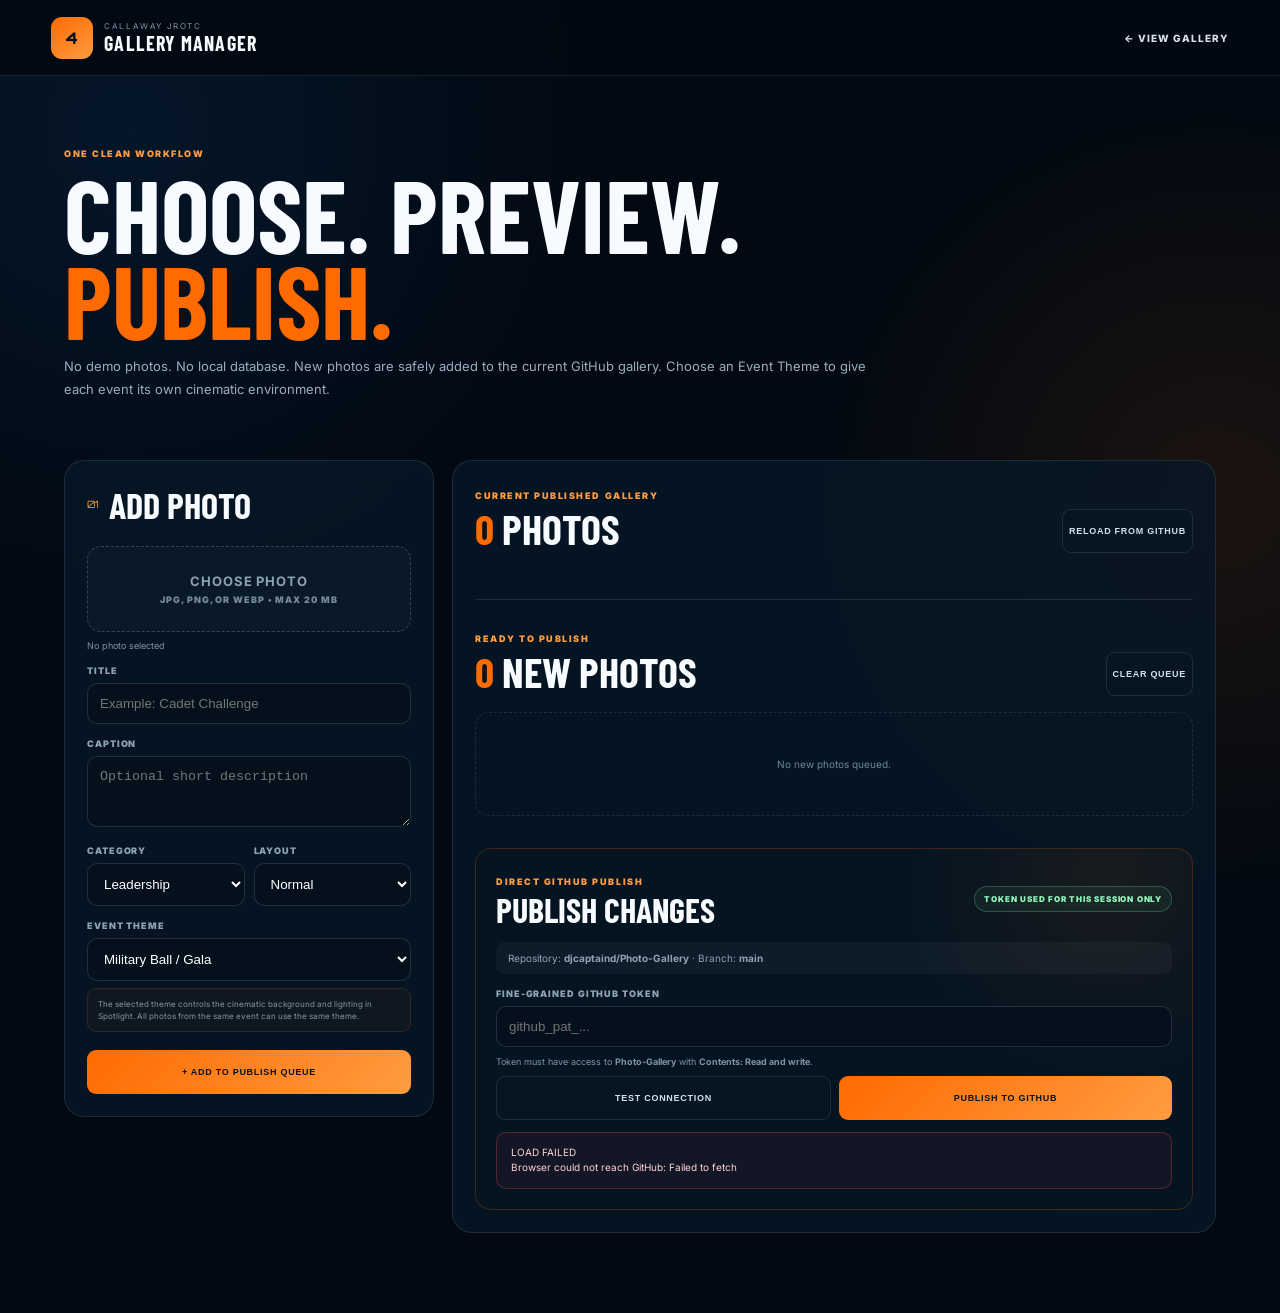
==== commit 9eb26933: "Add files via upload" ====
--- a/admin.html
+++ b/admin.html
@@ -10,7 +10,7 @@
 <body>
 <header><div class="brand"><div class="badge">4</div><div><span>CALLAWAY JROTC</span><strong>GALLERY MANAGER</strong></div></div><a href="index.html">← VIEW GALLERY</a></header>
 <main>
-<section class="intro"><span>ONE CLEAN WORKFLOW</span><h1>Choose. Preview.<br><em>Publish.</em></h1><p>No demo photos. No local database. No export packages. New photos are added to the current GitHub gallery and never replace existing entries.</p></section>
+<section class="intro"><span>ONE CLEAN WORKFLOW</span><h1>Choose. Preview.<br><em>Publish.</em></h1><p>No demo photos. No local database. New photos are safely added to the current GitHub gallery. Choose an Event Theme to give each event its own cinematic environment.</p></section>
 <section class="workspace">
   <aside class="add-panel">
     <div class="step"><span>01</span><h2>Add Photo</h2></div>
@@ -20,6 +20,21 @@
     <label>Title</label><input id="titleInput" placeholder="Example: Cadet Challenge">
     <label>Caption</label><textarea id="captionInput" rows="3" placeholder="Optional short description"></textarea>
     <div class="two"><div><label>Category</label><select id="categoryInput"><option value="leadership">Leadership</option><option value="service">Service</option><option value="drill">Drill & Color Guard</option><option value="adventure">Adventure</option><option value="academics">Academics</option><option value="events">Events</option></select></div><div><label>Layout</label><select id="layoutInput"><option value="normal">Normal</option><option value="wide">Wide</option><option value="tall">Tall</option></select></div></div>
+    <label>Event Theme</label>
+    <select id="eventThemeInput">
+      <option value="military-ball">Military Ball / Gala</option>
+      <option value="color-guard">Color Guard / Ceremony</option>
+      <option value="drill-competition">Drill Competition</option>
+      <option value="cadet-challenge">Cadet Challenge / Fitness</option>
+      <option value="adventure-training">Adventure Training / ATU</option>
+      <option value="academics-college">Academics / College Visit</option>
+      <option value="stem-aviation">STEM / Aviation</option>
+      <option value="community-service">Community Service</option>
+      <option value="awards-promotion">Awards / Promotion</option>
+      <option value="classroom">Classroom / Instruction</option>
+      <option value="auto">Auto From Category</option>
+    </select>
+    <div class="theme-help">The selected theme controls the cinematic background and lighting in Spotlight. All photos from the same event can use the same theme.</div>
     <button id="queueBtn" class="orange-btn">+ ADD TO PUBLISH QUEUE</button>
   </aside>
 
--- a/admin.css
+++ b/admin.css
@@ -1 +1,22 @@
-:root{--orange:#ff6b00;--orange2:#ff9c42;--bg:#020912;--panel:#071827;--line:rgba(255,255,255,.1);--muted:#91a5b7;--green:#70f2a7}*{box-sizing:border-box}body{margin:0;background:radial-gradient(circle at 10% 10%,rgba(23,117,209,.12),transparent 28%),radial-gradient(circle at 95% 38%,rgba(255,107,0,.1),transparent 28%),#020912;color:#f7fbff;font-family:Inter,Arial,sans-serif}header{height:76px;padding:0 4vw;display:flex;align-items:center;justify-content:space-between;border-bottom:1px solid var(--line);background:rgba(2,9,18,.9);backdrop-filter:blur(12px);position:sticky;top:0;z-index:20}.brand{display:flex;align-items:center;gap:11px}.badge{width:42px;height:42px;border-radius:11px;display:grid;place-items:center;background:linear-gradient(145deg,var(--orange),var(--orange2));font-family:Orbitron;font-weight:800;color:#07111d}.brand span{display:block;font-size:8px;letter-spacing:.2em;color:#7e93a7}.brand strong{font-family:Barlow Condensed;font-size:20px;letter-spacing:.06em}header a{text-decoration:none;color:#d6e3ed;font-size:10px;font-weight:800;letter-spacing:.1em}.intro{padding:65px 5vw 28px;max-width:1500px;margin:auto}.intro>span,.micro{font-size:9px;font-weight:900;letter-spacing:.17em;color:var(--orange2)}.intro h1{font-family:Barlow Condensed;font-size:clamp(66px,8vw,108px);line-height:.84;text-transform:uppercase;margin:9px 0}.intro h1 em{font-style:normal;color:var(--orange)}.intro p{max-width:820px;color:#9badbd;line-height:1.75;font-size:13px}.workspace{max-width:1500px;margin:auto;padding:18px 5vw 80px;display:grid;grid-template-columns:370px 1fr;gap:18px}.add-panel,.main-panel{border:1px solid var(--line);border-radius:20px;background:rgba(7,24,39,.8);backdrop-filter:blur(12px)}.add-panel{padding:22px;height:max-content;position:sticky;top:94px}.main-panel{padding:22px}.step{display:flex;align-items:center;gap:10px}.step span{font-family:Orbitron;font-size:10px;color:var(--orange2)}h2{font-family:Barlow Condensed;font-size:36px;text-transform:uppercase;margin:0}.dropbox{display:block;margin:20px 0 0;padding:26px 18px;border:1px dashed rgba(255,255,255,.18);border-radius:14px;text-align:center;background:rgba(255,255,255,.025);cursor:pointer}.dropbox input{display:none}.dropbox strong{display:block;font-size:13px}.dropbox small{display:block;margin-top:5px;color:#758a9d;font-size:9px}.file-status{margin-top:8px;color:#8094a7;font-size:9px}.preview{width:100%;max-height:220px;object-fit:cover;border-radius:12px;margin-top:10px;border:1px solid var(--line)}label{display:block;margin:14px 0 7px;color:#8fa2b4;font-size:9px;font-weight:900;letter-spacing:.1em;text-transform:uppercase}input,textarea,select{width:100%;padding:12px;border:1px solid rgba(255,255,255,.12);border-radius:10px;background:#04111d;color:white;outline:none}input:focus,textarea:focus,select:focus{border-color:var(--orange)}.two{display:grid;grid-template-columns:1fr 1fr;gap:9px}.orange-btn,.dark-btn{min-height:44px;border-radius:9px;font-size:9px;font-weight:900;letter-spacing:.08em;cursor:pointer}.orange-btn{border:0;background:linear-gradient(135deg,var(--orange),var(--orange2));color:#07111d}.dark-btn{border:1px solid var(--line);background:#061522;color:#d3e0ea}.add-panel>.orange-btn{width:100%;margin-top:18px}.panel-head{display:flex;justify-content:space-between;align-items:end;gap:18px}.panel-head h2{font-size:42px}.panel-head h2 b{color:var(--orange)}.cards{display:grid;grid-template-columns:repeat(3,1fr);gap:11px;margin-top:16px}.card{overflow:hidden;border:1px solid var(--line);border-radius:14px;background:#04111d}.card img{width:100%;height:175px;object-fit:cover;display:block}.card-body{padding:11px}.card-body span{font-size:8px;font-weight:900;letter-spacing:.12em;color:var(--orange2)}.card-body h3{font-family:Barlow Condensed;font-size:24px;text-transform:uppercase;margin:4px 0}.card-body p{height:30px;overflow:hidden;color:#8da0b1;font-size:9px;line-height:1.5}.card-actions{display:flex;gap:6px}.card-actions button{flex:1;padding:8px;border-radius:7px;border:1px solid var(--line);background:#081b2c;color:#d4e0e9;font-size:8px;font-weight:800;cursor:pointer}.card-actions .danger:hover{background:#43131a}.empty{grid-column:1/-1;padding:45px;text-align:center;border:1px dashed var(--line);border-radius:14px;color:#71879a;font-size:10px}.queue-section{margin-top:30px;padding-top:26px;border-top:1px solid var(--line)}.publish-box{margin-top:32px;padding:20px;border-radius:16px;border:1px solid rgba(255,107,0,.22);background:radial-gradient(circle at 88% 8%,rgba(255,107,0,.08),transparent 28%),#051421}.publish-title{display:flex;align-items:center;justify-content:space-between;gap:16px}.publish-title h2{font-size:34px}.session-pill{padding:7px 9px;border-radius:999px;border:1px solid rgba(112,242,167,.24);background:rgba(112,242,167,.06);color:#8ff8ba;font-size:8px;font-weight:900;letter-spacing:.1em}.repo-lock{margin-top:12px;padding:10px 12px;border-radius:9px;background:rgba(255,255,255,.035);color:#8fa3b5;font-size:10px}.token-help{color:#7f94a7;font-size:9px}.publish-actions{display:flex;gap:8px}.publish-actions button{flex:1}.status-box{margin-top:12px;padding:12px 14px;border-radius:10px;font-size:10px;white-space:pre-wrap;line-height:1.55}.status-box.ok{border:1px solid rgba(112,242,167,.25);background:rgba(112,242,167,.06);color:#bbffd5}.status-box.error{border:1px solid rgba(255,77,94,.28);background:rgba(255,77,94,.06);color:#ffd2d7}.progress-wrap{margin-top:12px}.progress-top{display:flex;justify-content:space-between;font-size:9px;color:#91a5b7;margin-bottom:6px}.progress-track{height:8px;border-radius:999px;overflow:hidden;background:#020b13}.progress-track div{height:100%;width:0;background:linear-gradient(90deg,var(--orange),var(--orange2));transition:width .2s}.toast{position:fixed;right:20px;bottom:20px;padding:12px 15px;border-radius:10px;background:#0a2034;border:1px solid var(--line);box-shadow:0 15px 45px rgba(0,0,0,.35);font-size:10px;opacity:0;transform:translateY(12px);transition:.22s;pointer-events:none}.toast.show{opacity:1;transform:translateY(0)}@media(max-width:1080px){.workspace{grid-template-columns:1fr}.add-panel{position:static}.cards{grid-template-columns:repeat(2,1fr)}}@media(max-width:650px){header{padding:0 15px}.brand span{font-size:6px}.brand strong{font-size:15px}.intro{padding:50px 16px 20px}.workspace{padding:10px 15px 60px}.cards{grid-template-columns:1fr}.two{grid-template-columns:1fr}.panel-head,.publish-title{align-items:flex-start;flex-direction:column}.publish-actions{flex-direction:column}.session-pill{align-self:flex-start}}+:root{--orange:#ff6b00;--orange2:#ff9c42;--bg:#020912;--panel:#071827;--line:rgba(255,255,255,.1);--muted:#91a5b7;--green:#70f2a7}*{box-sizing:border-box}body{margin:0;background:radial-gradient(circle at 10% 10%,rgba(23,117,209,.12),transparent 28%),radial-gradient(circle at 95% 38%,rgba(255,107,0,.1),transparent 28%),#020912;color:#f7fbff;font-family:Inter,Arial,sans-serif}header{height:76px;padding:0 4vw;display:flex;align-items:center;justify-content:space-between;border-bottom:1px solid var(--line);background:rgba(2,9,18,.9);backdrop-filter:blur(12px);position:sticky;top:0;z-index:20}.brand{display:flex;align-items:center;gap:11px}.badge{width:42px;height:42px;border-radius:11px;display:grid;place-items:center;background:linear-gradient(145deg,var(--orange),var(--orange2));font-family:Orbitron;font-weight:800;color:#07111d}.brand span{display:block;font-size:8px;letter-spacing:.2em;color:#7e93a7}.brand strong{font-family:Barlow Condensed;font-size:20px;letter-spacing:.06em}header a{text-decoration:none;color:#d6e3ed;font-size:10px;font-weight:800;letter-spacing:.1em}.intro{padding:65px 5vw 28px;max-width:1500px;margin:auto}.intro>span,.micro{font-size:9px;font-weight:900;letter-spacing:.17em;color:var(--orange2)}.intro h1{font-family:Barlow Condensed;font-size:clamp(66px,8vw,108px);line-height:.84;text-transform:uppercase;margin:9px 0}.intro h1 em{font-style:normal;color:var(--orange)}.intro p{max-width:820px;color:#9badbd;line-height:1.75;font-size:13px}.workspace{max-width:1500px;margin:auto;padding:18px 5vw 80px;display:grid;grid-template-columns:370px 1fr;gap:18px}.add-panel,.main-panel{border:1px solid var(--line);border-radius:20px;background:rgba(7,24,39,.8);backdrop-filter:blur(12px)}.add-panel{padding:22px;height:max-content;position:sticky;top:94px}.main-panel{padding:22px}.step{display:flex;align-items:center;gap:10px}.step span{font-family:Orbitron;font-size:10px;color:var(--orange2)}h2{font-family:Barlow Condensed;font-size:36px;text-transform:uppercase;margin:0}.dropbox{display:block;margin:20px 0 0;padding:26px 18px;border:1px dashed rgba(255,255,255,.18);border-radius:14px;text-align:center;background:rgba(255,255,255,.025);cursor:pointer}.dropbox input{display:none}.dropbox strong{display:block;font-size:13px}.dropbox small{display:block;margin-top:5px;color:#758a9d;font-size:9px}.file-status{margin-top:8px;color:#8094a7;font-size:9px}.preview{width:100%;max-height:220px;object-fit:cover;border-radius:12px;margin-top:10px;border:1px solid var(--line)}label{display:block;margin:14px 0 7px;color:#8fa2b4;font-size:9px;font-weight:900;letter-spacing:.1em;text-transform:uppercase}input,textarea,select{width:100%;padding:12px;border:1px solid rgba(255,255,255,.12);border-radius:10px;background:#04111d;color:white;outline:none}input:focus,textarea:focus,select:focus{border-color:var(--orange)}.two{display:grid;grid-template-columns:1fr 1fr;gap:9px}.orange-btn,.dark-btn{min-height:44px;border-radius:9px;font-size:9px;font-weight:900;letter-spacing:.08em;cursor:pointer}.orange-btn{border:0;background:linear-gradient(135deg,var(--orange),var(--orange2));color:#07111d}.dark-btn{border:1px solid var(--line);background:#061522;color:#d3e0ea}.add-panel>.orange-btn{width:100%;margin-top:18px}.panel-head{display:flex;justify-content:space-between;align-items:end;gap:18px}.panel-head h2{font-size:42px}.panel-head h2 b{color:var(--orange)}.cards{display:grid;grid-template-columns:repeat(3,1fr);gap:11px;margin-top:16px}.card{overflow:hidden;border:1px solid var(--line);border-radius:14px;background:#04111d}.card img{width:100%;height:175px;object-fit:cover;display:block}.card-body{padding:11px}.card-body span{font-size:8px;font-weight:900;letter-spacing:.12em;color:var(--orange2)}.card-body h3{font-family:Barlow Condensed;font-size:24px;text-transform:uppercase;margin:4px 0}.card-body p{height:30px;overflow:hidden;color:#8da0b1;font-size:9px;line-height:1.5}.card-actions{display:flex;gap:6px}.card-actions button{flex:1;padding:8px;border-radius:7px;border:1px solid var(--line);background:#081b2c;color:#d4e0e9;font-size:8px;font-weight:800;cursor:pointer}.card-actions .danger:hover{background:#43131a}.empty{grid-column:1/-1;padding:45px;text-align:center;border:1px dashed var(--line);border-radius:14px;color:#71879a;font-size:10px}.queue-section{margin-top:30px;padding-top:26px;border-top:1px solid var(--line)}.publish-box{margin-top:32px;padding:20px;border-radius:16px;border:1px solid rgba(255,107,0,.22);background:radial-gradient(circle at 88% 8%,rgba(255,107,0,.08),transparent 28%),#051421}.publish-title{display:flex;align-items:center;justify-content:space-between;gap:16px}.publish-title h2{font-size:34px}.session-pill{padding:7px 9px;border-radius:999px;border:1px solid rgba(112,242,167,.24);background:rgba(112,242,167,.06);color:#8ff8ba;font-size:8px;font-weight:900;letter-spacing:.1em}.repo-lock{margin-top:12px;padding:10px 12px;border-radius:9px;background:rgba(255,255,255,.035);color:#8fa3b5;font-size:10px}.token-help{color:#7f94a7;font-size:9px}.publish-actions{display:flex;gap:8px}.publish-actions button{flex:1}.status-box{margin-top:12px;padding:12px 14px;border-radius:10px;font-size:10px;white-space:pre-wrap;line-height:1.55}.status-box.ok{border:1px solid rgba(112,242,167,.25);background:rgba(112,242,167,.06);color:#bbffd5}.status-box.error{border:1px solid rgba(255,77,94,.28);background:rgba(255,77,94,.06);color:#ffd2d7}.progress-wrap{margin-top:12px}.progress-top{display:flex;justify-content:space-between;font-size:9px;color:#91a5b7;margin-bottom:6px}.progress-track{height:8px;border-radius:999px;overflow:hidden;background:#020b13}.progress-track div{height:100%;width:0;background:linear-gradient(90deg,var(--orange),var(--orange2));transition:width .2s}.toast{position:fixed;right:20px;bottom:20px;padding:12px 15px;border-radius:10px;background:#0a2034;border:1px solid var(--line);box-shadow:0 15px 45px rgba(0,0,0,.35);font-size:10px;opacity:0;transform:translateY(12px);transition:.22s;pointer-events:none}.toast.show{opacity:1;transform:translateY(0)}@media(max-width:1080px){.workspace{grid-template-columns:1fr}.add-panel{position:static}.cards{grid-template-columns:repeat(2,1fr)}}@media(max-width:650px){header{padding:0 15px}.brand span{font-size:6px}.brand strong{font-size:15px}.intro{padding:50px 16px 20px}.workspace{padding:10px 15px 60px}.cards{grid-template-columns:1fr}.two{grid-template-columns:1fr}.panel-head,.publish-title{align-items:flex-start;flex-direction:column}.publish-actions{flex-direction:column}.session-pill{align-self:flex-start}}
+.theme-help{
+  margin-top:7px;
+  padding:9px 10px;
+  border-radius:9px;
+  border:1px solid rgba(255,107,0,.16);
+  background:rgba(255,107,0,.045);
+  color:#8498aa;
+  font-size:8px;
+  line-height:1.55;
+}
+.theme-chip{
+  display:inline-block;
+  margin-top:6px;
+  padding:5px 8px;
+  border-radius:999px;
+  border:1px solid rgba(255,156,66,.25);
+  background:rgba(255,107,0,.06);
+  color:#ffad6a!important;
+  font-size:7px!important;
+  letter-spacing:.08em!important;
+}
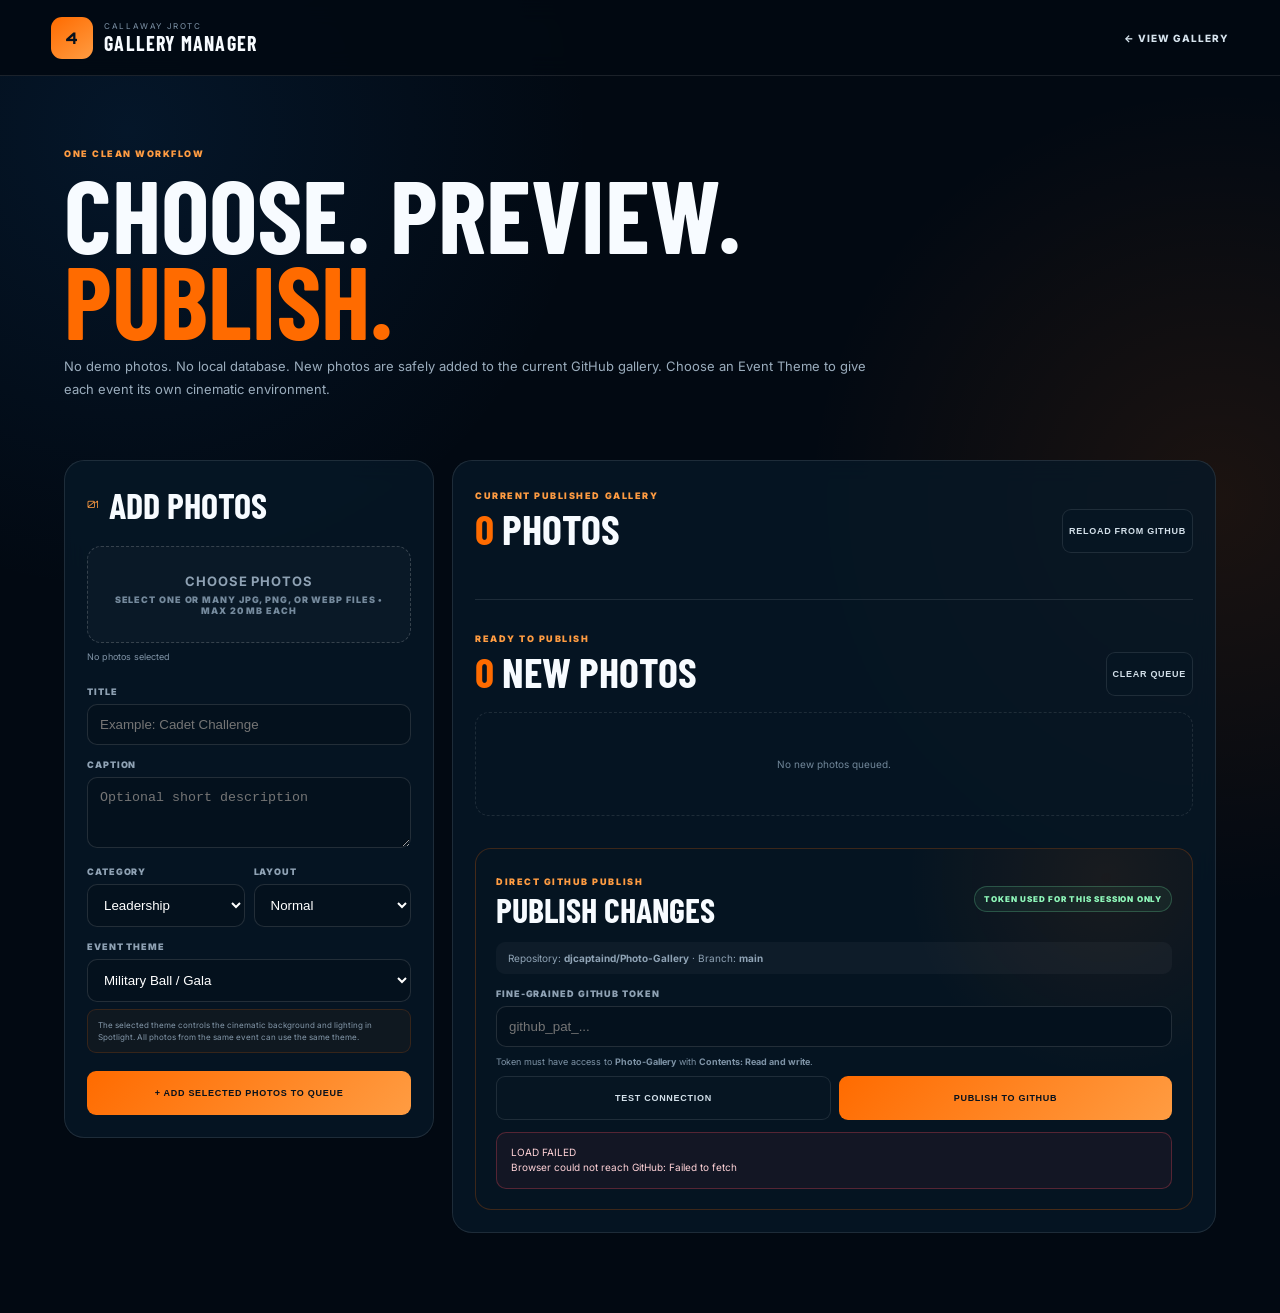
==== commit 06d74524: "Add files via upload" ====
--- a/admin.html
+++ b/admin.html
@@ -13,9 +13,10 @@
 <section class="intro"><span>ONE CLEAN WORKFLOW</span><h1>Choose. Preview.<br><em>Publish.</em></h1><p>No demo photos. No local database. New photos are safely added to the current GitHub gallery. Choose an Event Theme to give each event its own cinematic environment.</p></section>
 <section class="workspace">
   <aside class="add-panel">
-    <div class="step"><span>01</span><h2>Add Photo</h2></div>
-    <label class="dropbox"><input id="fileInput" type="file" accept=".jpg,.jpeg,.png,.webp,image/jpeg,image/png,image/webp"><strong>CHOOSE PHOTO</strong><small>JPG, PNG, or WebP • max 20 MB</small></label>
-    <div id="fileStatus" class="file-status">No photo selected</div>
+    <div class="step"><span>01</span><h2>Add Photos</h2></div>
+    <label class="dropbox"><input id="fileInput" type="file" multiple accept=".jpg,.jpeg,.png,.webp,image/jpeg,image/png,image/webp"><strong>CHOOSE PHOTOS</strong><small>Select one or many JPG, PNG, or WebP files • max 20 MB each</small></label>
+    <div id="fileStatus" class="file-status">No photos selected</div>
+    <div id="multiPreview" class="multi-preview"></div>
     <img id="preview" class="preview" hidden alt="Selected photo preview">
     <label>Title</label><input id="titleInput" placeholder="Example: Cadet Challenge">
     <label>Caption</label><textarea id="captionInput" rows="3" placeholder="Optional short description"></textarea>
@@ -35,7 +36,7 @@
       <option value="auto">Auto From Category</option>
     </select>
     <div class="theme-help">The selected theme controls the cinematic background and lighting in Spotlight. All photos from the same event can use the same theme.</div>
-    <button id="queueBtn" class="orange-btn">+ ADD TO PUBLISH QUEUE</button>
+    <button id="queueBtn" class="orange-btn">+ ADD SELECTED PHOTOS TO QUEUE</button>
   </aside>
 
   <section class="main-panel">
--- a/admin.css
+++ b/admin.css
@@ -20,3 +20,23 @@
   font-size:7px!important;
   letter-spacing:.08em!important;
 }
+
+.inline-label{margin-top:11px}
+.published-theme-select{margin-top:4px}
+.save-theme-btn{
+  width:100%;margin-top:7px;min-height:37px;border-radius:8px;
+  border:1px solid rgba(255,107,0,.32);background:rgba(255,107,0,.08);
+  color:#ffb175;font-size:8px;font-weight:900;letter-spacing:.08em;cursor:pointer
+}
+.save-theme-btn:hover{background:rgba(255,107,0,.15)}
+.save-theme-btn.saved{border-color:rgba(112,242,167,.36);background:rgba(112,242,167,.08);color:#9cf9c0}
+
+.multi-preview{display:grid;grid-template-columns:repeat(3,1fr);gap:7px;margin-top:10px}
+.mini-preview{position:relative;aspect-ratio:1/1;overflow:hidden;border-radius:8px;border:1px solid rgba(255,255,255,.1);background:#04111d}
+.mini-preview img{width:100%;height:100%;object-fit:cover}
+.mini-preview span{position:absolute;left:5px;right:5px;bottom:5px;padding:3px 5px;border-radius:5px;background:rgba(2,8,14,.78);font-size:6px;overflow:hidden;text-overflow:ellipsis;white-space:nowrap}
+.edit-grid{display:grid;grid-template-columns:1fr 1fr;gap:7px;margin-top:8px}
+.edit-grid .full{grid-column:1/-1}.edit-grid label{margin:5px 0 4px}.edit-grid input,.edit-grid textarea,.edit-grid select{padding:8px;font-size:9px}
+.save-details-btn{width:100%;margin-top:8px;min-height:37px;border-radius:8px;border:1px solid rgba(255,107,0,.32);background:rgba(255,107,0,.08);color:#ffb175;font-size:8px;font-weight:900;letter-spacing:.08em;cursor:pointer}
+.save-details-btn.saved{border-color:rgba(112,242,167,.36);background:rgba(112,242,167,.08);color:#9cf9c0}
+@media(max-width:650px){.multi-preview{grid-template-columns:repeat(2,1fr)}.edit-grid{grid-template-columns:1fr}.edit-grid .full{grid-column:auto}}
